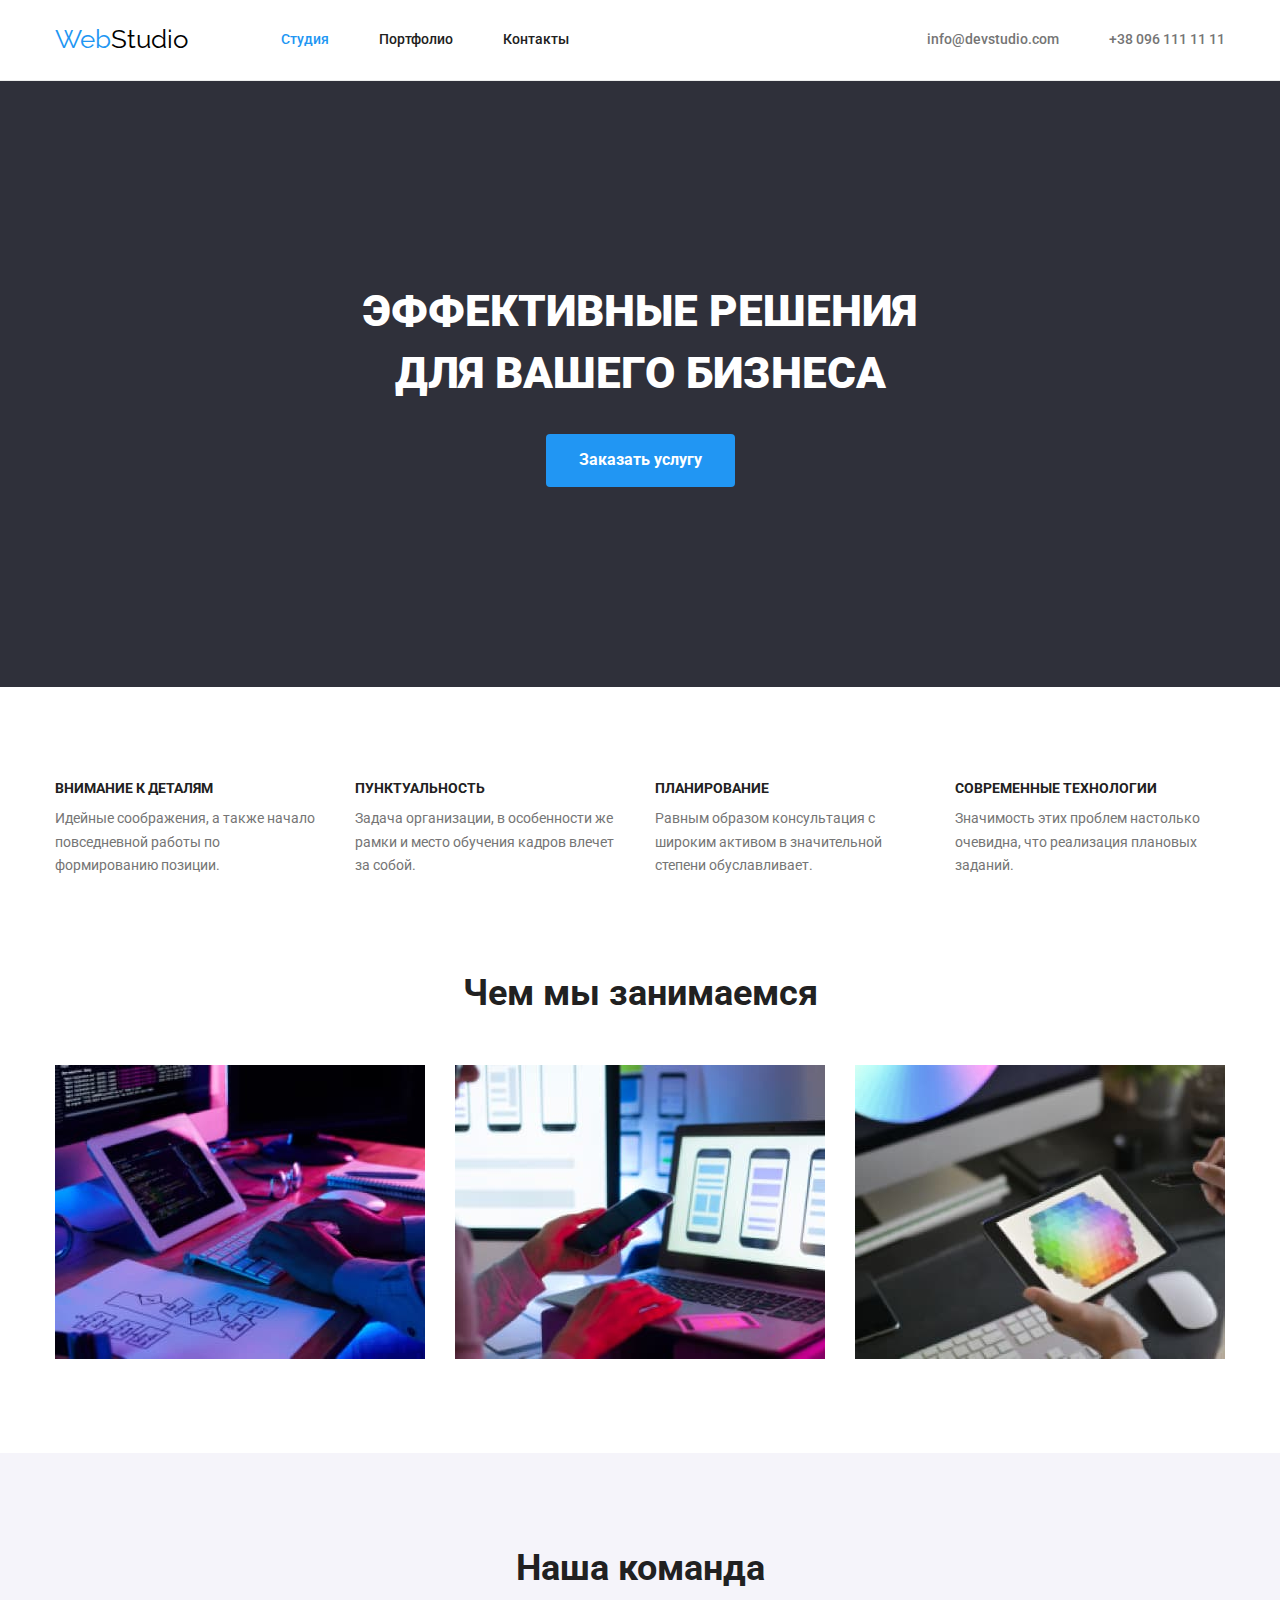
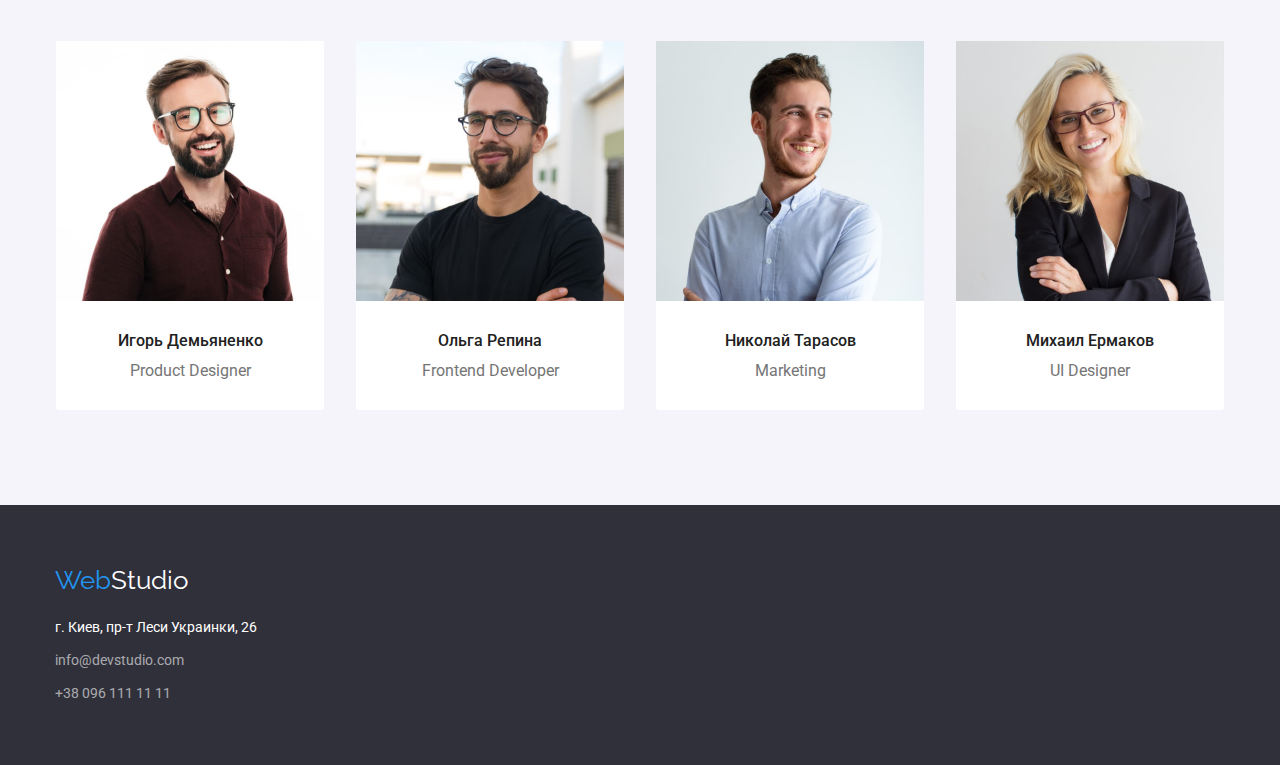
==== index.html @ cc06c91d "Добавляет файлы и папки с предыдущего дз" ====
<!DOCTYPE html>
<html lang="ru">
<head>
    <meta charset="UTF-8">
    <meta http-equiv="X-UA-Compatible" content="IE=edge">
    <meta name="viewport" content="width=device-width, initial-scale=1.0">
    <title>Web Studio. Эффективные решения для вашего бизнеса</title>
    <link rel="stylesheet" href="https://fonts.googleapis.com/css2?family=Raleway:wght@700&family=Roboto:wght@400;500;700;900&display=swap">
    <link rel="stylesheet" href="https://cdnjs.cloudflare.com/ajax/libs/modern-normalize/1.1.0/modern-normalize.min.css">
    <link rel="stylesheet" href="./css/main.css">
</head>

<body>
<header class="page-header">
<div class="container cap">
    <nav class="site-nav">
        <a href="#" class="logo"><span class="accent">Web</span>Studio</a>
        <ul class="site-nav">
            <li class="list-item"><a href="#" class="link main">Студия</a></li>
            <li class="list-item"><a href="./portfolio.html" class="link">Портфолио</a></li>
            <li class="list-item"><a href="#" class="link">Контакты</a></li>
        </ul>
    </nav>
    <ul class="list">
        <li class="list-item"><a href="mailto:info@devstudio.com" class="link item">info@devstudio.com</a></li>
        <li class="list-item"><a href="tel:+380961111111" class="link item">+38 096 111 11 11</a></li>
    </ul>
</div>
</header>

<main>
<!-- Эффективные решения для вашего бизнеса -->
<section class="banner">
    <div class="container">
        <h1 class="banner-name">Эффективные решения<br> для вашего бизнеса</h1>
        <button type="button" class="ban-button">Заказать услугу</button>
    </div>
</section>
<!-- Наши преимущества -->
<section class="section">
<div class="container feature">
        <h2 class="visually-hidden">Наши преимущества</h2>
        <ul class="features-list">
            <li class="text-list">
                <h3 class="head">Внимание к деталям</h3>
                <p class="head-text">Идейные соображения, а также начало повседневной работы по формированию позиции.</p>
            </li>
            <li class="text-list">
                <h3 class="head">Пунктуальность</h3>
                <p class="head-text">Задача организации, в особенности же рамки и место обучения кадров влечет за собой.</p>
            </li>
            <li class="text-list">
                <h3 class="head">Планирование</h3>
                <p class="head-text">Равным образом консультация с широким активом в значительной степени обуславливает.</p>
            </li>
            <li class="text-list">
                <h3 class="head">Современные технологии</h3>
                <p class="head-text">Значимость этих проблем настолько очевидна, что реализация плановых заданий.</p>
            </li>
        </ul>
</div>
</section>
<!-- Чем мы занимаемся -->
<section class="section box">
    <div class="container">
        <h2 class="do">Чем мы занимаемся</h2>
        <ul class="boxes-list">
            <li class="box-item">
                <img src="./images/box1.jpg" width="370" height="294" alt="Описание того, чем мы занимаемся-1" />
            </li>
            <li class="box-item">
                <img src="./images/box2.jpg" width="370" height="294" alt="Описание того, чем мы занимаемся-2" />
            </li>
            <li class="box-item">
                <img src="./images/box3.jpg" width="370" height="294" alt="Описание того, чем мы занимаемся-3" />
            </li>
        </ul>
    </div>
</section>
<!-- Наша команда -->
<section class="section comands-blok">
<div class="container com">
        <h2 class="comands">Наша команда</h2>
        <ul class="bloks-list">
            <li class="blok-item">
                <img src="./images/i.jpg" width="270" height="260" alt="член команды" />
                <div class="description">
                    <h3 class="name">Игорь Демьяненко</h3>
                <p lang="en" class="job">Product Designer</p>
                </div>
            </li>
            <li class="blok-item">
                <img src="./images/m.jpg" width="270" height="260" alt="член команды" />
                <div class="description">
                    <h3 class="name">Ольга Репина</h3>
                <p lang="en" class="job">Frontend Developer</p>
                </div>
            </li>
            <li class="blok-item">
                <img src="./images/n.jpg" width="270" height="260" alt="член команды" />
                <div class="description">
                    <h3 class="name">Николай Тарасов</h3>
                <p lang="en" class="job">Marketing</p>
                </div>
            </li>
            <li class="blok-item">
                <img src="./images/o.jpg" width="270" height="260" alt="член команды" />
                <div class="description">
                    <h3 class="name">Михаил Ермаков</h3>
                <p lang="en" class="job">UI Designer</p>
                </div>
            </li>
        </ul>
</div>
</section>
</main>

<footer class="finish">
    <div class="container footer">
        <a href="#" class="logo foot"><span class="accent">Web</span>Studio</a>
        <address class="address">
            г. Киев, пр-т Леси Украинки, 26
            <ul class="contacts">
                <li><a href="mailto:info@devstudio.com" class="item bottom">info@devstudio.com</a></li>
                <li class="contact-list"><a href="tel:+380961111111" class="item bottom">+38 096 111 11 11</a></li>
            </ul>
        </address>
    </div>
</footer>
</body>
</html>
---- css/main.css ----
:root {
  --primary-text-color: #212121;
  --secondary-text-color: #757575;
  --bgd-text-color: #ffffff;
  --accent-color: #2196f3;
}

body {
  background-color: var(--bgd-text-color);
  color: var(--primary-text-color);
  font-family: Roboto, sans-serif;
}

ul {
  padding: 0;
  margin: 0;

  list-style: none;
}

img {
  display: block;
}

h1,
h2,
h3,
ul,
p {
  margin-top: 0;
  margin-bottom: 0;
}

.section {
  padding-top: 94px;
  padding-bottom: 94px;
}

/* ШАПКА-ВЕРХ С ЛОГОТИПОМ */
.container {
  width: 1200px;
  padding-left: 15px;
  padding-right: 15px;
  margin-left: auto;
  margin-right: auto;

  /* outline: 2px solid blue; */
}

.page-header {
  border-bottom: 1px solid #ececec;
}

.cap,
.site-nav {
  display: flex;
  align-items: center;
}

.list {
  display: flex;
  margin-left: auto;
}

.list-item:not(:last-child) {
  margin-right: 50px;
}

.logo {
  display: block;
  padding-top: 24px;
  padding-bottom: 25px;
  margin-right: 93px;

  color: #000000;
  font-family: Raleway, sans-serif;
  font-size: 26px;
  line-height: 1.2;
  text-decoration: none;
}

.accent,
.link.main {
  color: var(--accent-color);
}

.link {
  display: block;
  padding-top: 32px;
  padding-bottom: 32px;

  color: var(--primary-text-color);
  font-weight: 500;
  font-size: 14px;
  line-height: 1.14;
  text-decoration: none;
}

.link.item {
  color: var(--secondary-text-color);
}

.link:hover,
.link:focus {
  color: var(--accent-color);
}

/* СТУДИЯ (MAIN) */
.banner-name {
  margin-bottom: 30px;

  color: var(--bgd-text-color);
  font-weight: 900;
  font-size: 44px;
  line-height: 1.4;
  text-align: center;
  text-transform: uppercase;
}

.banner {
  padding-top: 200px;
  padding-bottom: 200px;
  background-color: #2f303a;
  text-align: center;
}

.ban-button {
  padding: 10px 32px;
  border: 1px solid transparent;
  border-radius: 4px;

  font-weight: 700;
  font-size: 16px;
  line-height: 1.9;
  color: var(--bgd-text-color);
  background-color: var(--accent-color);
}

.ban-button:hover,
.ban-button:focus {
  background-color: #188ce8;
}

/* НАШИ ПРЕИМУЩЕСТВА */
.visually-hidden {
  position: absolute;
  width: 1px;
  height: 1px;
  margin: -1px;
  border: 0;
  padding: 0;

  white-space: nowrap;
  clip-path: inset(100%);
  clip: rect(0 0 0 0);
  overflow: hidden;
}

.features-list {
  display: flex;
}

.text-list {
  width: 270px;
}

.text-list:not(:last-child) {
  margin-right: 30px;
}

.head {
  margin-bottom: 10px;
  font-weight: 700;
  font-size: 14px;
  line-height: 1.14;
  text-transform: uppercase;
}

.head-text {
  color: var(--secondary-text-color);
  font-size: 14px;
  line-height: 1.7;
}

/* ЧЕМ МЫ ЗАНИМАЕМСЯ */
.box {
  padding-top: 0;
}

.do,
.comands {
  margin-bottom: 50px;

  font-weight: 700;
  font-size: 36px;
  line-height: 1.2;
  text-align: center;
}

.boxes-list {
  display: flex;
}

.boxes-list .box-item {
  width: 370px;
}

.box-item:not(:last-child) {
  margin-right: 30px;
}

/* НАША КОМАНДА */
.bloks-list {
  display: flex;
}

.blok-item {
  width: 270px;
  border: 1px solid transparent;
  border-bottom-left-radius: 4px;
  border-bottom-right-radius: 4px;
  overflow: hidden;
  box-shadow: rgba(255, 255, 255, 0.6);
}

.blok-item:not(:last-child) {
  margin-right: 30px;
}

.description {
  padding: 30px 32px;
  background-color: var(--bgd-text-color);
}

.name {
  margin-bottom: 10px;
}

.name,
.job {
  font-weight: 500;
  font-size: 16px;
  line-height: 1.2;
  text-align: center;
}

.job {
  color: var(--secondary-text-color);
  font-weight: 400;
}

.comands-blok {
  background-color: #f5f4fa;
}

/* ПОРТФОЛИО (MAIN) */
a {
  text-decoration: none;
}

.buttons {
  display: flex;
  margin-bottom: 50px;
  justify-content: center;
}

.button {
  padding: 6px 22px;
  border-radius: 4px;
  border: 1px solid transparent;

  font-weight: 500;
  font-size: 16px;
  line-height: 1.6;
  text-align: center;
  font-family: inherit;
  cursor: pointer;
  background-color: #f5f4fa;
}

.button-item:not(:last-child) {
  margin-right: 8px;
}

.button:hover,
.button:focus {
  color: var(--bgd-text-color);
  background-color: var(--accent-color);
}

.project-lists {
  display: flex;
  flex-wrap: wrap;
  /* outline: 1px solid tomato; */

  margin-left: -30px;
  margin-top: -30px;
}

.project-item {
  width: 370px;
  /* outline: 1px solid teal; */

  flex-basis: calc(100% / 3 - 30px);
  margin-left: 30px;
  margin-top: 30px;
}

/* .project-item:nth-child(3n) {
  margin-right: 0;
}

.project-item:nth-last-child(- n + 3) {
  margin-bottom: 0;
} */

.project-name {
  margin-bottom: 4px;

  color: var(--primary-text-color);
  font-weight: 700;
  font-size: 18px;
  line-height: 2;
}

.sign {
  padding: 20px 24px;
  border: 1px solid #eeeeee;
  border-top: 0;
}

.name-item {
  color: var(--secondary-text-color);
  font-size: 16px;
  line-height: 30px;
}

/* ФУТЕР */
.finish {
  padding-top: 60px;
  padding-bottom: 60px;

  background-color: #2f303a;
  color: var(--bgd-text-color);
}

.foot {
  display: inline-block;
  padding-top: 0;
  padding-bottom: 0;
  margin-right: 0;
  margin-bottom: 20px;

  color: var(--bgd-text-color);
}

.contacts,
.contact-list {
  margin-top: 9px;
}

.address,
.bottom {
  font-weight: 400;
  font-size: 14px;
  line-height: 1.7;
  font-style: normal;
  text-decoration: none;
}

.footer .bottom {
  color: rgba(255, 255, 255, 0.6);
}

.footer .item:hover,
.footer .item:focus {
  color: var(--accent-color);
}
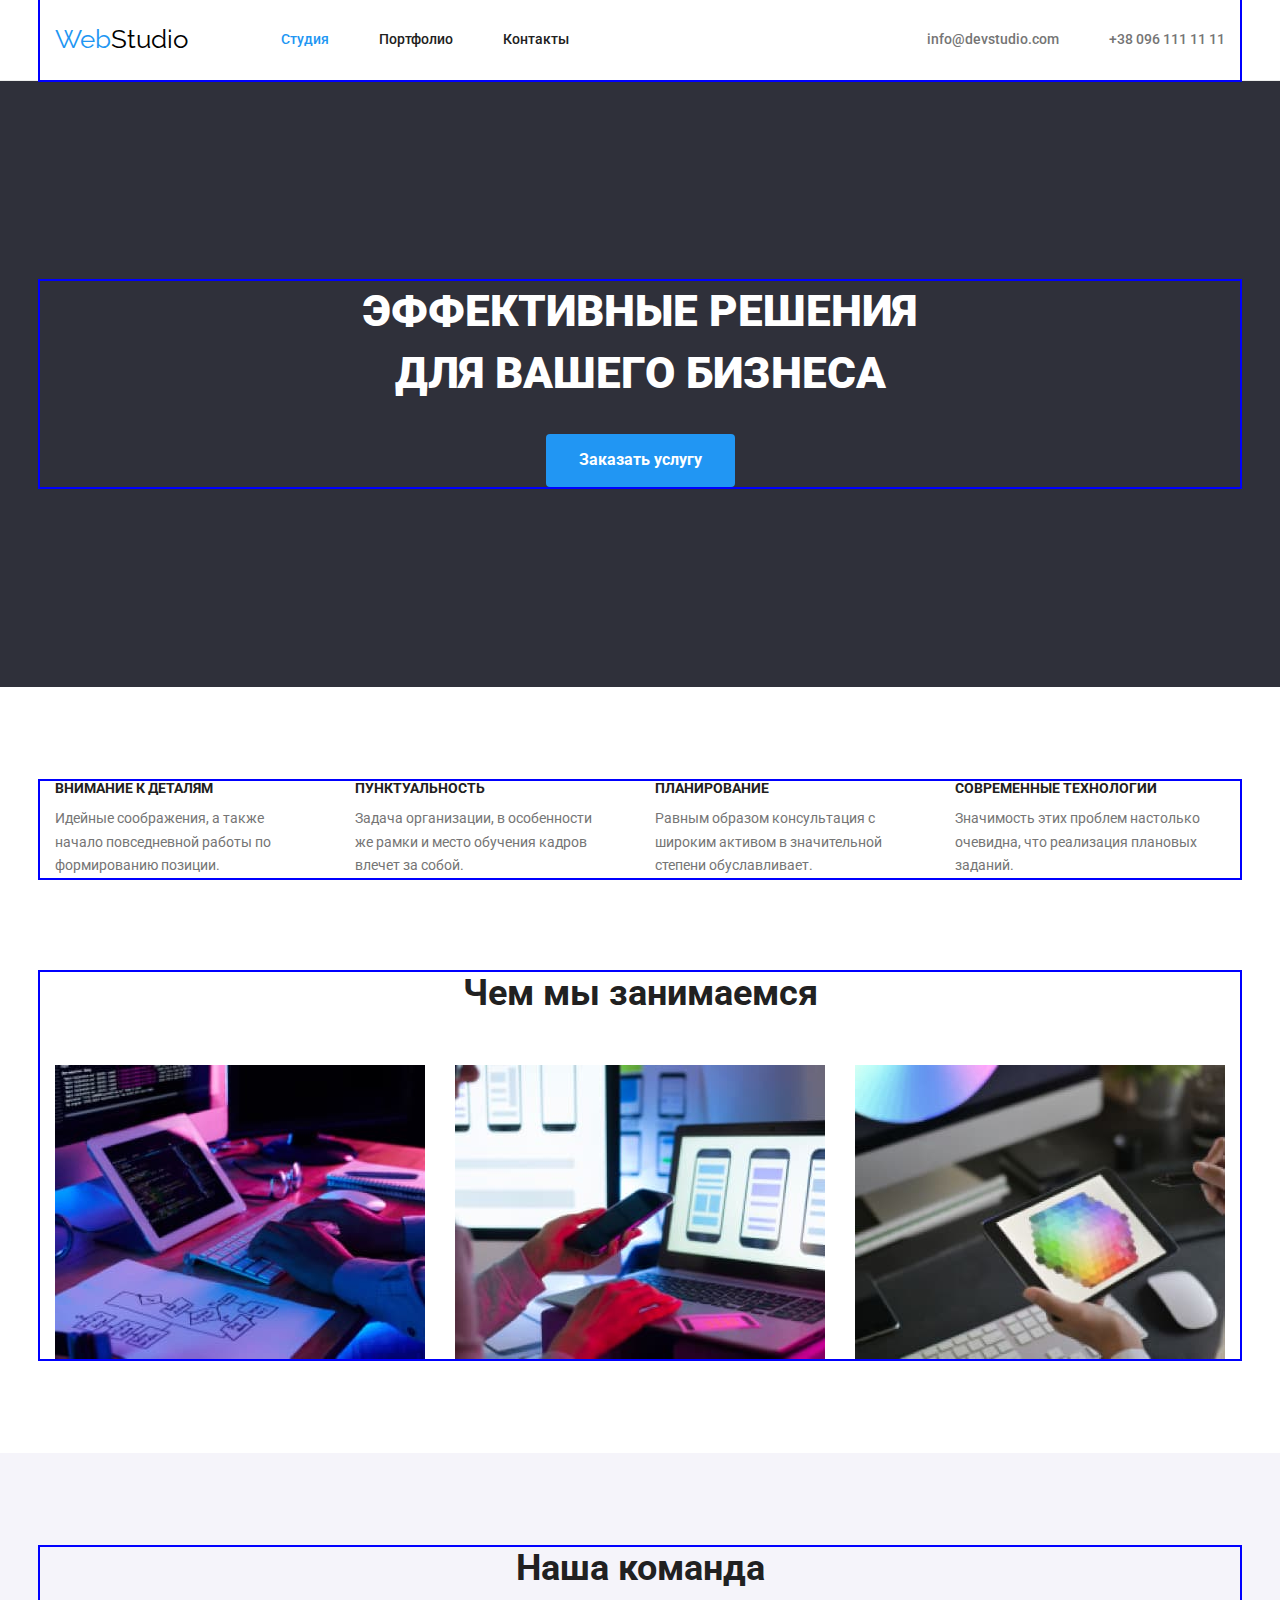
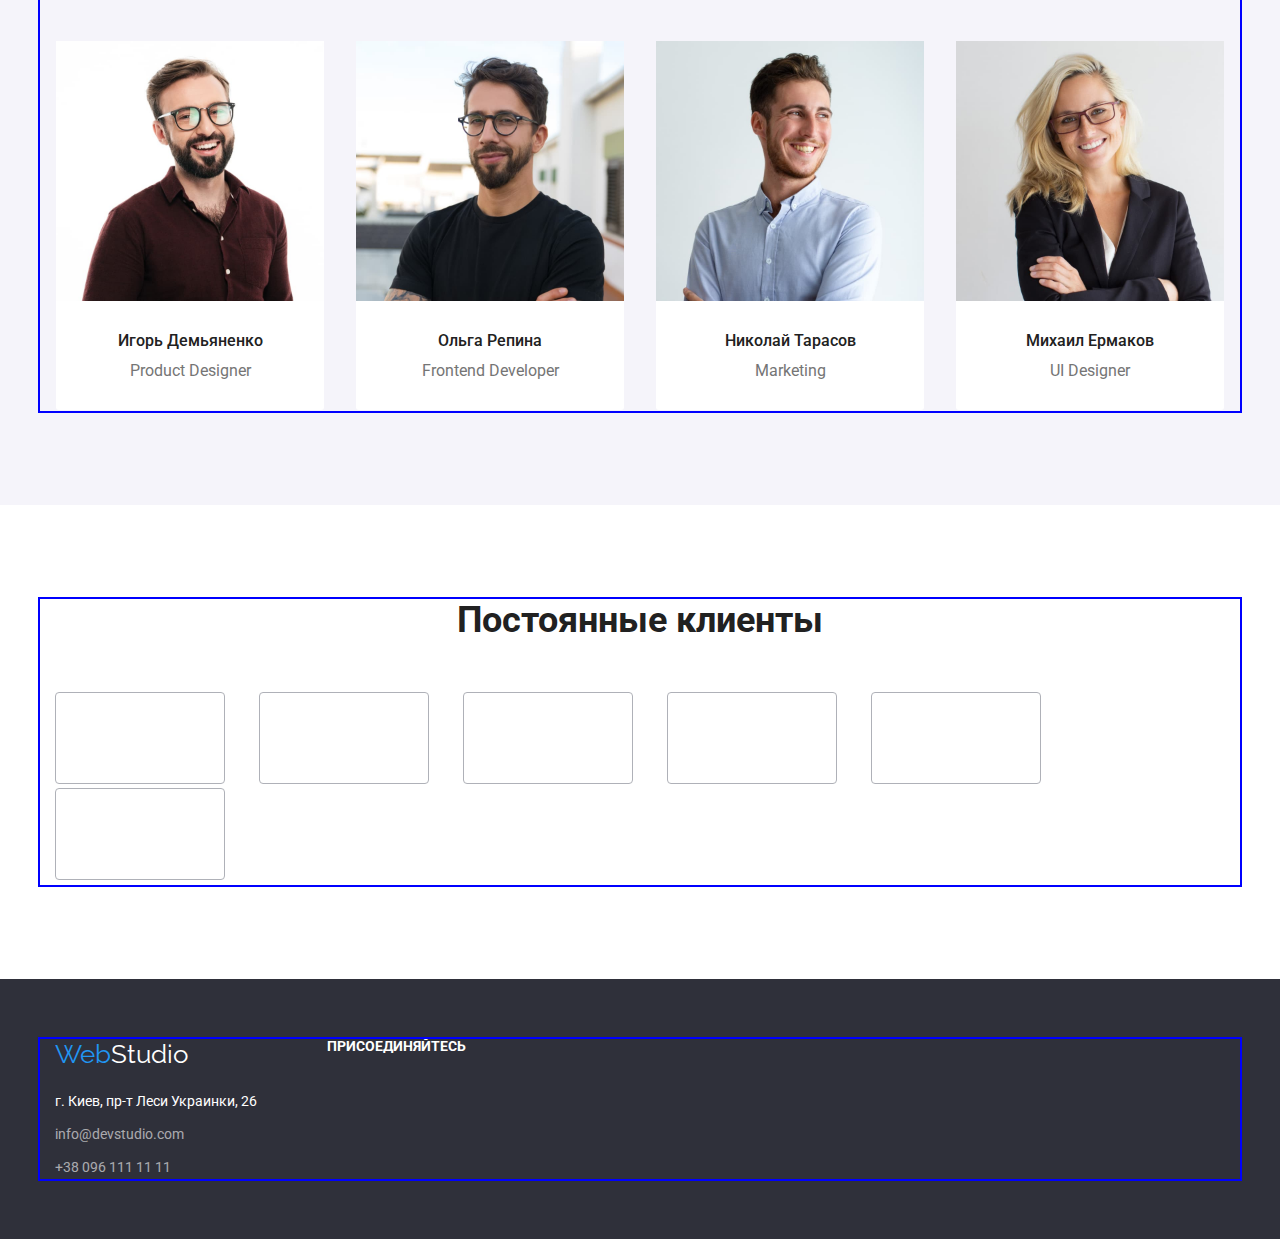
==== commit ad7dacc4: "Добавляет icons-svg, начинает разметку новых секций" ====
--- a/index.html
+++ b/index.html
@@ -1,131 +1,198 @@
 <!DOCTYPE html>
 <html lang="ru">
-<head>
-    <meta charset="UTF-8">
-    <meta http-equiv="X-UA-Compatible" content="IE=edge">
-    <meta name="viewport" content="width=device-width, initial-scale=1.0">
+  <head>
+    <meta charset="UTF-8" />
+    <meta http-equiv="X-UA-Compatible" content="IE=edge" />
+    <meta name="viewport" content="width=device-width, initial-scale=1.0" />
     <title>Web Studio. Эффективные решения для вашего бизнеса</title>
-    <link rel="stylesheet" href="https://fonts.googleapis.com/css2?family=Raleway:wght@700&family=Roboto:wght@400;500;700;900&display=swap">
-    <link rel="stylesheet" href="https://cdnjs.cloudflare.com/ajax/libs/modern-normalize/1.1.0/modern-normalize.min.css">
-    <link rel="stylesheet" href="./css/main.css">
-</head>
+    <link
+      rel="stylesheet"
+      href="https://fonts.googleapis.com/css2?family=Raleway:wght@700&family=Roboto:wght@400;500;700;900&display=swap"
+    />
+    <link
+      rel="stylesheet"
+      href="https://cdnjs.cloudflare.com/ajax/libs/modern-normalize/1.1.0/modern-normalize.min.css"
+    />
+    <link rel="stylesheet" href="./css/main.css" />
+  </head>
 
-<body>
-<header class="page-header">
-<div class="container cap">
-    <nav class="site-nav">
-        <a href="#" class="logo"><span class="accent">Web</span>Studio</a>
-        <ul class="site-nav">
+  <body>
+    <header class="page-header">
+      <div class="container cap">
+        <nav class="site-nav">
+          <a href="#" class="logo"><span class="accent">Web</span>Studio</a>
+          <ul class="site-nav">
             <li class="list-item"><a href="#" class="link main">Студия</a></li>
             <li class="list-item"><a href="./portfolio.html" class="link">Портфолио</a></li>
             <li class="list-item"><a href="#" class="link">Контакты</a></li>
+          </ul>
+        </nav>
+        <ul class="list">
+          <li class="list-item">
+            <a href="mailto:info@devstudio.com" class="link item">info@devstudio.com</a>
+          </li>
+          <li class="list-item">
+            <a href="tel:+380961111111" class="link item">+38 096 111 11 11</a>
+          </li>
         </ul>
-    </nav>
-    <ul class="list">
-        <li class="list-item"><a href="mailto:info@devstudio.com" class="link item">info@devstudio.com</a></li>
-        <li class="list-item"><a href="tel:+380961111111" class="link item">+38 096 111 11 11</a></li>
-    </ul>
-</div>
-</header>
+      </div>
+    </header>
 
-<main>
-<!-- Эффективные решения для вашего бизнеса -->
-<section class="banner">
-    <div class="container">
-        <h1 class="banner-name">Эффективные решения<br> для вашего бизнеса</h1>
-        <button type="button" class="ban-button">Заказать услугу</button>
-    </div>
-</section>
-<!-- Наши преимущества -->
-<section class="section">
-<div class="container feature">
-        <h2 class="visually-hidden">Наши преимущества</h2>
-        <ul class="features-list">
+    <main>
+      <!-- Эффективные решения для вашего бизнеса -->
+      <section class="banner">
+        <div class="container">
+          <h1 class="banner-name">
+            Эффективные решения<br />
+            для вашего бизнеса
+          </h1>
+          <button type="button" class="ban-button">Заказать услугу</button>
+        </div>
+      </section>
+      <!-- Наши преимущества -->
+      <section class="section">
+        <div class="container feature">
+          <h2 class="visually-hidden">Наши преимущества</h2>
+          <ul class="features-list">
             <li class="text-list">
-                <h3 class="head">Внимание к деталям</h3>
-                <p class="head-text">Идейные соображения, а также начало повседневной работы по формированию позиции.</p>
+              <h3 class="head">Внимание к деталям</h3>
+              <p class="head-text">
+                Идейные соображения, а также<br />
+                начало повседневной работы по формированию позиции.
+              </p>
             </li>
             <li class="text-list">
-                <h3 class="head">Пунктуальность</h3>
-                <p class="head-text">Задача организации, в особенности же рамки и место обучения кадров влечет за собой.</p>
+              <h3 class="head">Пунктуальность</h3>
+              <p class="head-text">
+                Задача организации, в особенности<br />
+                же рамки и место обучения кадров влечет за собой.
+              </p>
             </li>
             <li class="text-list">
-                <h3 class="head">Планирование</h3>
-                <p class="head-text">Равным образом консультация с широким активом в значительной степени обуславливает.</p>
+              <h3 class="head">Планирование</h3>
+              <p class="head-text">
+                Равным образом консультация с широким активом в значительной степени обуславливает.
+              </p>
             </li>
             <li class="text-list">
-                <h3 class="head">Современные технологии</h3>
-                <p class="head-text">Значимость этих проблем настолько очевидна, что реализация плановых заданий.</p>
+              <h3 class="head">Современные технологии</h3>
+              <p class="head-text">
+                Значимость этих проблем настолько очевидна, что реализация плановых заданий.
+              </p>
             </li>
-        </ul>
-</div>
-</section>
-<!-- Чем мы занимаемся -->
-<section class="section box">
-    <div class="container">
-        <h2 class="do">Чем мы занимаемся</h2>
-        <ul class="boxes-list">
+          </ul>
+        </div>
+      </section>
+      <!-- Чем мы занимаемся -->
+      <section class="section box">
+        <div class="container">
+          <h2 class="heading">Чем мы занимаемся</h2>
+          <ul class="boxes-list">
             <li class="box-item">
-                <img src="./images/box1.jpg" width="370" height="294" alt="Описание того, чем мы занимаемся-1" />
+              <img
+                src="./images/box1.jpg"
+                width="370"
+                height="294"
+                alt="Описание того, чем мы занимаемся-1"
+              />
             </li>
             <li class="box-item">
-                <img src="./images/box2.jpg" width="370" height="294" alt="Описание того, чем мы занимаемся-2" />
+              <img
+                src="./images/box2.jpg"
+                width="370"
+                height="294"
+                alt="Описание того, чем мы занимаемся-2"
+              />
             </li>
             <li class="box-item">
-                <img src="./images/box3.jpg" width="370" height="294" alt="Описание того, чем мы занимаемся-3" />
+              <img
+                src="./images/box3.jpg"
+                width="370"
+                height="294"
+                alt="Описание того, чем мы занимаемся-3"
+              />
             </li>
-        </ul>
-    </div>
-</section>
-<!-- Наша команда -->
-<section class="section comands-blok">
-<div class="container com">
-        <h2 class="comands">Наша команда</h2>
-        <ul class="bloks-list">
+          </ul>
+        </div>
+      </section>
+      <!-- Наша команда -->
+      <section class="section comands-blok">
+        <div class="container">
+          <h2 class="heading">Наша команда</h2>
+          <ul class="bloks-list">
             <li class="blok-item">
-                <img src="./images/i.jpg" width="270" height="260" alt="член команды" />
-                <div class="description">
-                    <h3 class="name">Игорь Демьяненко</h3>
+              <img src="./images/i.jpg" width="270" height="260" alt="член команды" />
+              <div class="description">
+                <h3 class="name">Игорь Демьяненко</h3>
                 <p lang="en" class="job">Product Designer</p>
-                </div>
+              </div>
             </li>
             <li class="blok-item">
-                <img src="./images/m.jpg" width="270" height="260" alt="член команды" />
-                <div class="description">
-                    <h3 class="name">Ольга Репина</h3>
+              <img src="./images/m.jpg" width="270" height="260" alt="член команды" />
+              <div class="description">
+                <h3 class="name">Ольга Репина</h3>
                 <p lang="en" class="job">Frontend Developer</p>
-                </div>
+              </div>
             </li>
             <li class="blok-item">
-                <img src="./images/n.jpg" width="270" height="260" alt="член команды" />
-                <div class="description">
-                    <h3 class="name">Николай Тарасов</h3>
+              <img src="./images/n.jpg" width="270" height="260" alt="член команды" />
+              <div class="description">
+                <h3 class="name">Николай Тарасов</h3>
                 <p lang="en" class="job">Marketing</p>
-                </div>
+              </div>
             </li>
             <li class="blok-item">
-                <img src="./images/o.jpg" width="270" height="260" alt="член команды" />
-                <div class="description">
-                    <h3 class="name">Михаил Ермаков</h3>
+              <img src="./images/o.jpg" width="270" height="260" alt="член команды" />
+              <div class="description">
+                <h3 class="name">Михаил Ермаков</h3>
                 <p lang="en" class="job">UI Designer</p>
-                </div>
+              </div>
             </li>
-        </ul>
-</div>
-</section>
-</main>
+          </ul>
+        </div>
+      </section>
+      <!-- Постоянные клиенты -->
+      <section class="section clients">
+        <div class="container">
+          <h2 class="heading">Постоянные клиенты</h2>
+          <ul class="clients-list">
+            <li class="client-item"><a href="#"></a></li>
+            <li class="client-item"><a href="#"></a></li>
+            <li class="client-item"><a href="#"></a></li>
+            <li class="client-item"><a href="#"></a></li>
+            <li class="client-item"><a href="#"></a></li>
+            <li class="client-item"><a href="#"></a></li>
+          </ul>
+        </div>
+      </section>
+    </main>
 
-<footer class="finish">
-    <div class="container footer">
-        <a href="#" class="logo foot"><span class="accent">Web</span>Studio</a>
-        <address class="address">
+    <footer class="finish">
+      <div class="container main">
+        <div class="footer">
+          <a href="#" class="logo foot"><span class="accent">Web</span>Studio</a>
+          <address class="address">
             г. Киев, пр-т Леси Украинки, 26
             <ul class="contacts">
-                <li><a href="mailto:info@devstudio.com" class="item bottom">info@devstudio.com</a></li>
-                <li class="contact-list"><a href="tel:+380961111111" class="item bottom">+38 096 111 11 11</a></li>
+              <li>
+                <a href="mailto:info@devstudio.com" class="item bottom">info@devstudio.com</a>
+              </li>
+              <li class="contact-list">
+                <a href="tel:+380961111111" class="item bottom">+38 096 111 11 11</a>
+              </li>
             </ul>
-        </address>
-    </div>
-</footer>
-</body>
-</html>+          </address>
+        </div>
+        <div class="second-part">
+          <h2 class="call">присоединяйтесь</h2>
+          <ul class="icon-list">
+            <li class="icon-item"><a href="#"></a></li>
+            <li class="icon-item"><a href="#"></a></li>
+            <li class="icon-item"><a href="#"></a></li>
+            <li class="icon-item"><a href="#"></a></li>
+          </ul>
+        </div>
+      </div>
+    </footer>
+  </body>
+</html>
--- a/css/main.css
+++ b/css/main.css
@@ -3,6 +3,7 @@
   --secondary-text-color: #757575;
   --bgd-text-color: #ffffff;
   --accent-color: #2196f3;
+  --icon-fon: #f5f4fa;
 }
 
 body {
@@ -44,7 +45,7 @@
   margin-left: auto;
   margin-right: auto;
 
-  /* outline: 2px solid blue; */
+  outline: 2px solid blue;
 }
 
 .page-header {
@@ -177,6 +178,7 @@
 }
 
 .head-text {
+  font-weight: 400;
   color: var(--secondary-text-color);
   font-size: 14px;
   line-height: 1.7;
@@ -187,8 +189,7 @@
   padding-top: 0;
 }
 
-.do,
-.comands {
+.heading {
   margin-bottom: 50px;
 
   font-weight: 700;
@@ -253,6 +254,24 @@
   background-color: #f5f4fa;
 }
 
+/* ПОСТОЯННЫЕ КЛИЕНТЫ */
+.client-list {
+  display: flex;
+}
+
+.client-item {
+  display: inline-block;
+  width: 170px;
+  height: 92px;
+  border: 1px solid #AFB1B8;
+  border-radius: 4px;
+}
+
+.client-item:not(:last-child) {
+  margin-right: 30px;
+}
+
+
 /* ПОРТФОЛИО (MAIN) */
 a {
   text-decoration: none;
@@ -291,28 +310,16 @@
 .project-lists {
   display: flex;
   flex-wrap: wrap;
-  /* outline: 1px solid tomato; */
-
   margin-left: -30px;
   margin-top: -30px;
 }
 
 .project-item {
   width: 370px;
-  /* outline: 1px solid teal; */
-
   flex-basis: calc(100% / 3 - 30px);
   margin-left: 30px;
   margin-top: 30px;
 }
-
-/* .project-item:nth-child(3n) {
-  margin-right: 0;
-}
-
-.project-item:nth-last-child(- n + 3) {
-  margin-bottom: 0;
-} */
 
 .project-name {
   margin-bottom: 4px;
@@ -336,6 +343,10 @@
 }
 
 /* ФУТЕР */
+.container.main {
+  display: flex;
+}
+
 .finish {
   padding-top: 60px;
   padding-bottom: 60px;
@@ -376,3 +387,14 @@
 .footer .item:focus {
   color: var(--accent-color);
 }
+
+.footer {
+  margin-right: 70px;
+}
+
+.call {
+  font-weight: 700;
+  font-size: 14px;
+  line-height: 1.14;
+  text-transform: uppercase;
+}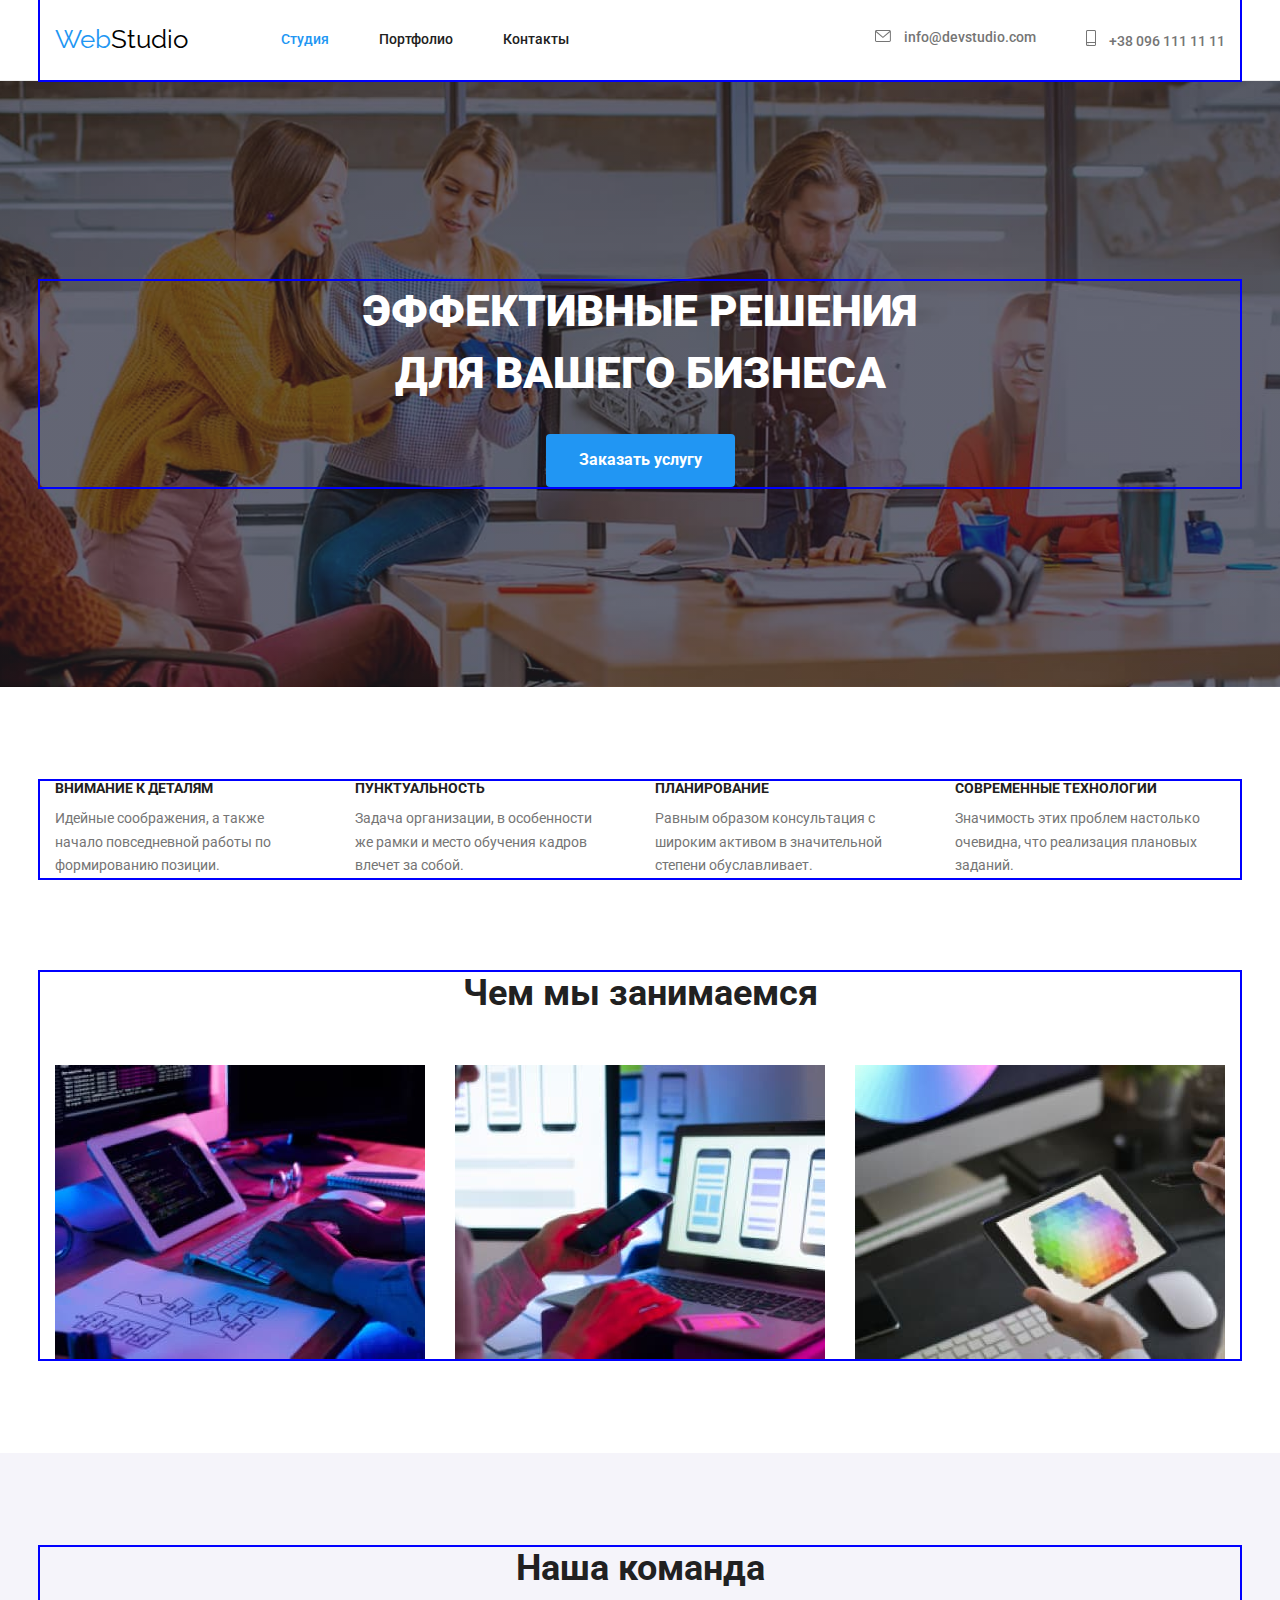
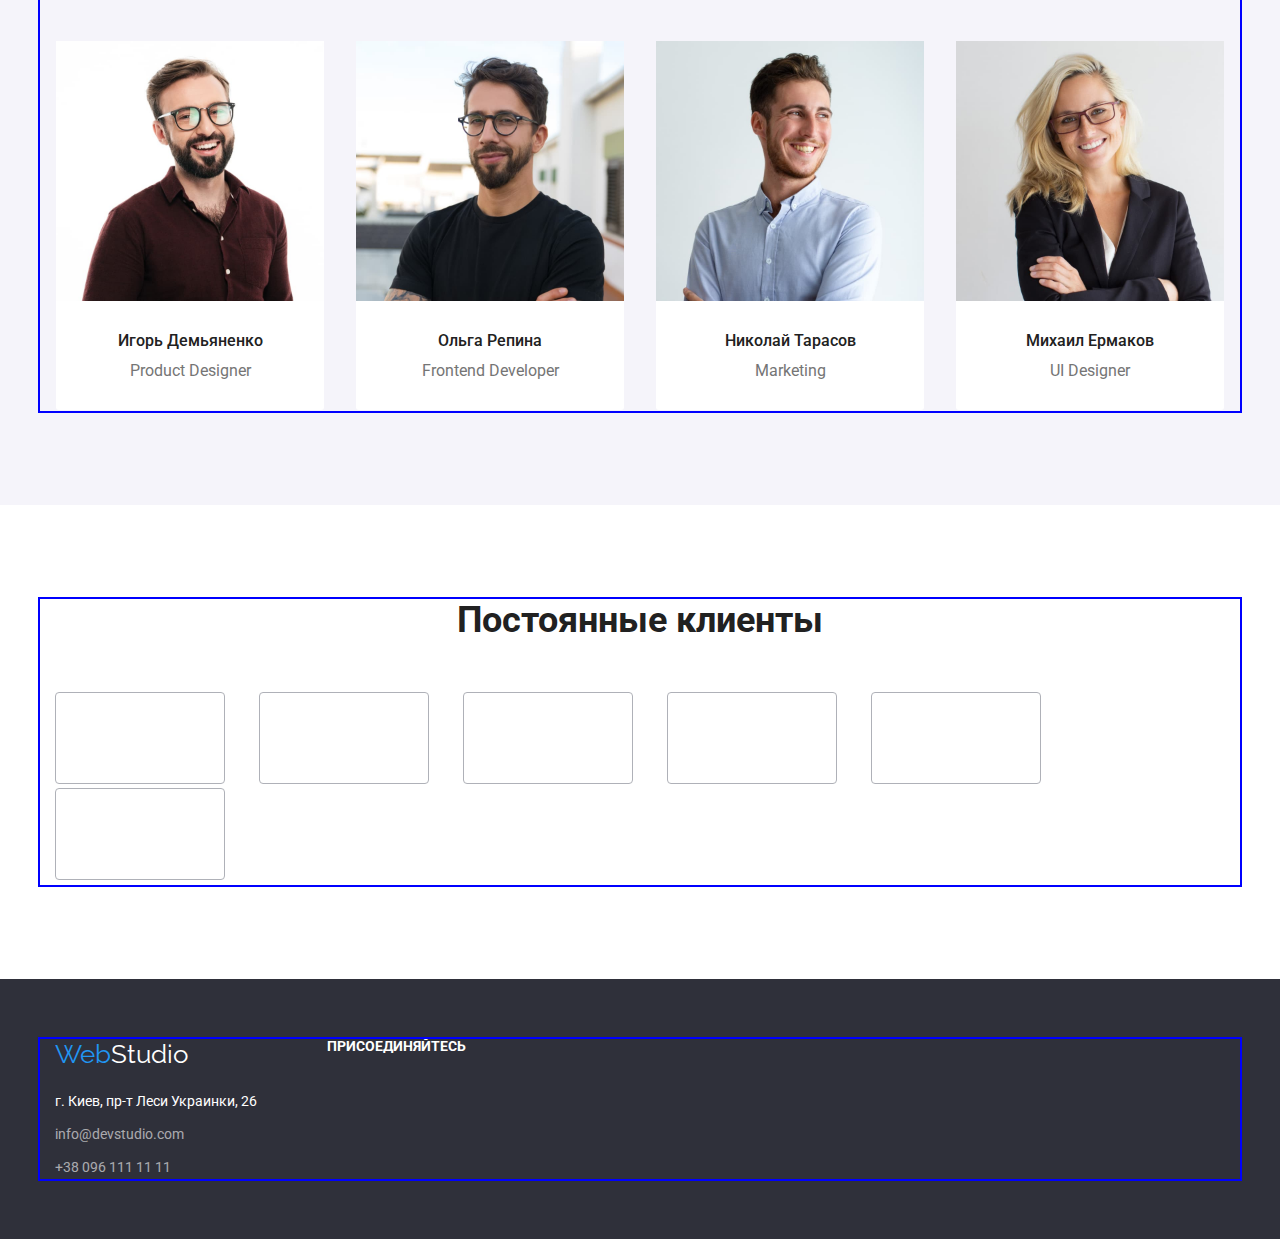
==== commit ad65ac83: "Добавляет фон в герое" ====
--- a/index.html
+++ b/index.html
@@ -29,10 +29,20 @@
         </nav>
         <ul class="list">
           <li class="list-item">
-            <a href="mailto:info@devstudio.com" class="link item">info@devstudio.com</a>
+            <a href="mailto:info@devstudio.com" class="link item">
+              <svg class="icon-contacts" width="16" height="12">
+                <use href="./images/icons.svg#envelope"></use>
+              </svg>
+              info@devstudio.com
+            </a>
           </li>
           <li class="list-item">
-            <a href="tel:+380961111111" class="link item">+38 096 111 11 11</a>
+            <a href="tel:+380961111111" class="link item">
+              <svg class="icon-contacts" width="10" height="16">
+                <use href="./images/icons.svg#smartphone"></use>
+              </svg>
+              +38 096 111 11 11
+            </a>
           </li>
         </ul>
       </div>
@@ -40,7 +50,7 @@
 
     <main>
       <!-- Эффективные решения для вашего бизнеса -->
-      <section class="banner">
+      <section class="banner overlay">
         <div class="container">
           <h1 class="banner-name">
             Эффективные решения<br />
--- a/css/main.css
+++ b/css/main.css
@@ -98,7 +98,14 @@
 }
 
 .link.item {
+  padding: 0;
+  border: none;
   color: var(--secondary-text-color);
+}
+
+.icon-contacts {
+  margin-right: 10px;
+  fill: currentColor;
 }
 
 .link:hover,
@@ -123,6 +130,18 @@
   padding-bottom: 200px;
   background-color: #2f303a;
   text-align: center;
+}
+
+.overlay {
+  max-width: 1600px;
+  min-height: 600px;
+  margin-left: auto;
+  margin-right: auto;
+  background-image: linear-gradient(to right, rgba(47, 48, 58, 0.4), rgba(47, 48, 58, 0.4)),
+    url(../images/banner.jpg);
+  background-repeat: no-repeat;
+  background-position: center;
+  background-size: cover;
 }
 
 .ban-button {
@@ -263,14 +282,13 @@
   display: inline-block;
   width: 170px;
   height: 92px;
-  border: 1px solid #AFB1B8;
+  border: 1px solid #afb1b8;
   border-radius: 4px;
 }
 
 .client-item:not(:last-child) {
   margin-right: 30px;
 }
-
 
 /* ПОРТФОЛИО (MAIN) */
 a {
@@ -397,4 +415,4 @@
   font-size: 14px;
   line-height: 1.14;
   text-transform: uppercase;
-}+}
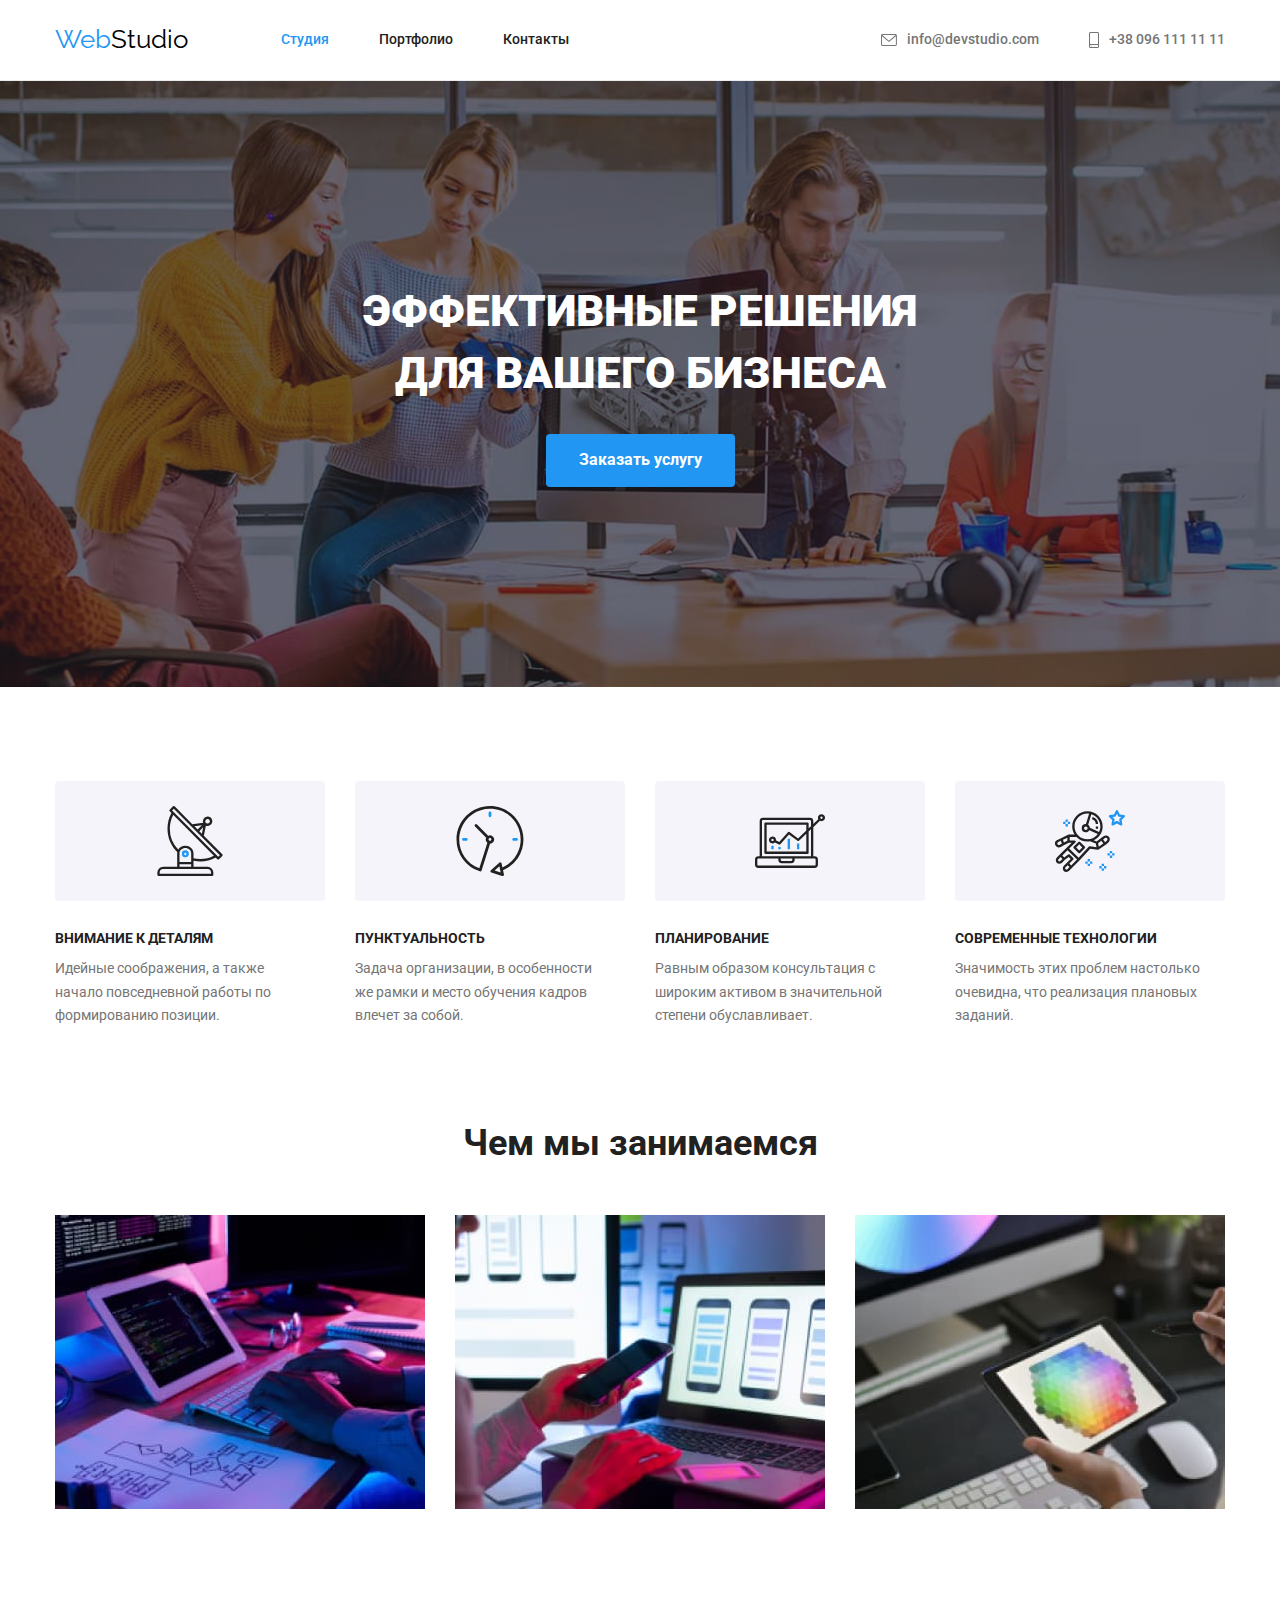
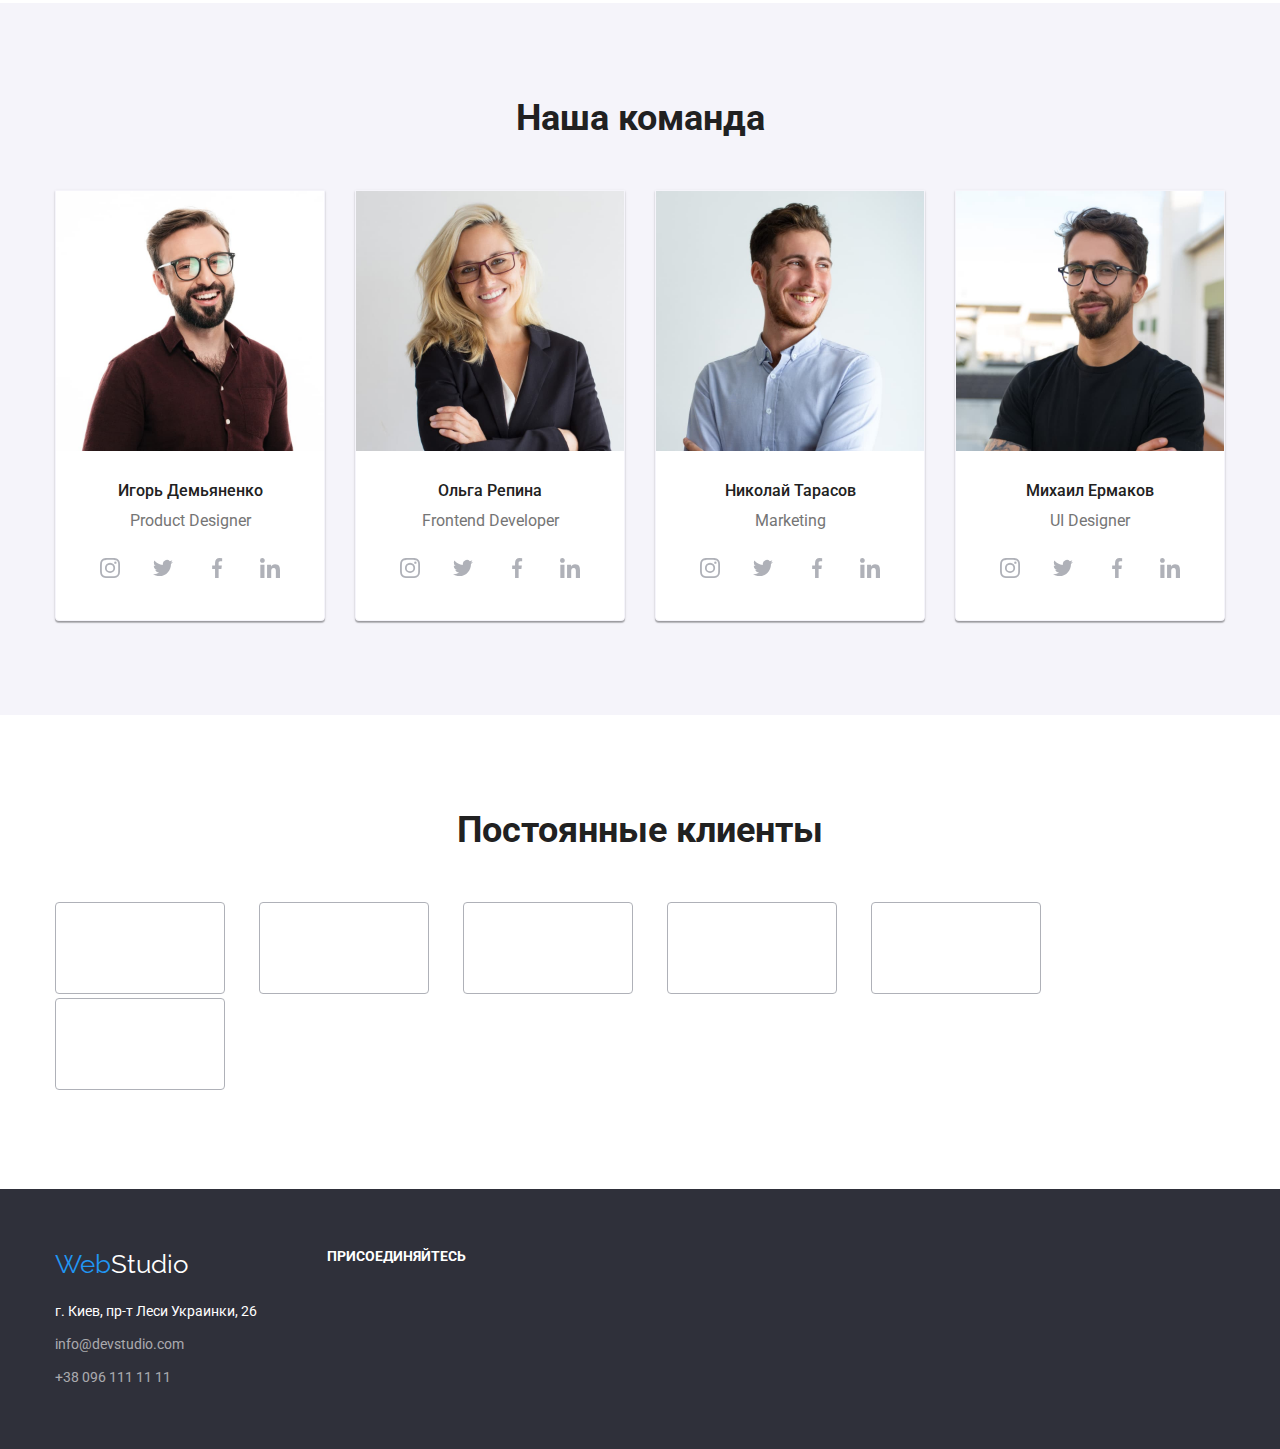
==== commit d29a1069: "Заканчивает "Наша команда"" ====
--- a/index.html
+++ b/index.html
@@ -65,6 +65,11 @@
           <h2 class="visually-hidden">Наши преимущества</h2>
           <ul class="features-list">
             <li class="text-list">
+              <div class="thumb">
+                <svg width="70" height="70">
+                  <use href="./images/icons.svg#antenna"></use>
+                </svg>
+              </div>
               <h3 class="head">Внимание к деталям</h3>
               <p class="head-text">
                 Идейные соображения, а также<br />
@@ -72,6 +77,11 @@
               </p>
             </li>
             <li class="text-list">
+              <div class="thumb">
+                <svg width="70" height="70">
+                  <use href="./images/icons.svg#clock"></use>
+                </svg>
+              </div>
               <h3 class="head">Пунктуальность</h3>
               <p class="head-text">
                 Задача организации, в особенности<br />
@@ -79,12 +89,22 @@
               </p>
             </li>
             <li class="text-list">
+              <div class="thumb">
+                <svg width="70" height="70">
+                  <use href="./images/icons.svg#diagram"></use>
+                </svg>
+              </div>
               <h3 class="head">Планирование</h3>
               <p class="head-text">
                 Равным образом консультация с широким активом в значительной степени обуславливает.
               </p>
             </li>
             <li class="text-list">
+              <div class="thumb">
+                <svg width="70" height="70">
+                  <use href="./images/icons.svg#astronaut"></use>
+                </svg>
+              </div>
               <h3 class="head">Современные технологии</h3>
               <p class="head-text">
                 Значимость этих проблем настолько очевидна, что реализация плановых заданий.
@@ -135,13 +155,75 @@
               <div class="description">
                 <h3 class="name">Игорь Демьяненко</h3>
                 <p lang="en" class="job">Product Designer</p>
+
+                <ul class="links-list">
+                  <li class="links-item">
+                    <a href="#" class="links-icon">
+                      <svg class="icon" width="20" height="20">
+                        <use href="./images/icons.svg#instagram"></use>
+                      </svg>
+                    </a>
+                  </li>
+                  <li class="links-item">
+                    <a href="#" class="links-icon">
+                      <svg class="icon" width="20" height="20">
+                        <use href="./images/icons.svg#twitter"></use>
+                      </svg>
+                    </a>
+                  </li>
+                  <li class="links-item">
+                    <a href="#" class="links-icon">
+                      <svg class="icon" width="20" height="20">
+                        <use href="./images/icons.svg#facebook"></use>
+                      </svg>
+                    </a>
+                  </li>
+                  <li class="links-item">
+                    <a href="#" class="links-icon">
+                      <svg class="icon" width="20" height="20">
+                        <use href="./images/icons.svg#linkedin"></use>
+                      </svg>
+                    </a>
+                  </li>
+                </ul>
               </div>
             </li>
             <li class="blok-item">
-              <img src="./images/m.jpg" width="270" height="260" alt="член команды" />
+              <img src="./images/o.jpg" width="270" height="260" alt="член команды" />
               <div class="description">
                 <h3 class="name">Ольга Репина</h3>
                 <p lang="en" class="job">Frontend Developer</p>
+
+                <ul class="links-list">
+                  <li class="links-item">
+                    <a href="#" class="links-icon">
+                      <svg class="icon" width="20" height="20">
+                        <use href="./images/icons.svg#instagram"></use>
+                      </svg>
+                    </a>
+                  </li>
+                  <li class="links-item">
+                    <a href="#" class="links-icon">
+                      <svg class="icon" width="20" height="20">
+                        <use href="./images/icons.svg#twitter"></use>
+                      </svg>
+                    </a>
+                  </li>
+                  <li class="links-item">
+                    <a href="#" class="links-icon">
+                      <svg class="icon" width="20" height="20">
+                        <use href="./images/icons.svg#facebook"></use>
+                      </svg>
+                    </a>
+                  </li>
+                  <li class="links-item">
+                    <a href="#" class="links-icon">
+                      <svg class="icon" width="20" height="20">
+                        <use href="./images/icons.svg#linkedin"></use>
+                      </svg>
+                    </a>
+                  </li>
+                </ul>
               </div>
             </li>
             <li class="blok-item">
@@ -149,13 +231,75 @@
               <div class="description">
                 <h3 class="name">Николай Тарасов</h3>
                 <p lang="en" class="job">Marketing</p>
+
+                <ul class="links-list">
+                  <li class="links-item">
+                    <a href="#" class="links-icon">
+                      <svg class="icon" width="20" height="20">
+                        <use href="./images/icons.svg#instagram"></use>
+                      </svg>
+                    </a>
+                  </li>
+                  <li class="links-item">
+                    <a href="#" class="links-icon">
+                      <svg class="icon" width="20" height="20">
+                        <use href="./images/icons.svg#twitter"></use>
+                      </svg>
+                    </a>
+                  </li>
+                  <li class="links-item">
+                    <a href="#" class="links-icon">
+                      <svg class="icon" width="20" height="20">
+                        <use href="./images/icons.svg#facebook"></use>
+                      </svg>
+                    </a>
+                  </li>
+                  <li class="links-item">
+                    <a href="#" class="links-icon">
+                      <svg class="icon" width="20" height="20">
+                        <use href="./images/icons.svg#linkedin"></use>
+                      </svg>
+                    </a>
+                  </li>
+                </ul>
               </div>
             </li>
             <li class="blok-item">
-              <img src="./images/o.jpg" width="270" height="260" alt="член команды" />
+              <img src="./images/m.jpg" width="270" height="260" alt="член команды" />
               <div class="description">
                 <h3 class="name">Михаил Ермаков</h3>
                 <p lang="en" class="job">UI Designer</p>
+
+                <ul class="links-list">
+                  <li class="links-item">
+                    <a href="#" class="links-icon">
+                      <svg class="icon" width="20" height="20">
+                        <use href="./images/icons.svg#instagram"></use>
+                      </svg>
+                    </a>
+                  </li>
+                  <li class="links-item">
+                    <a href="#" class="links-icon">
+                      <svg class="icon" width="20" height="20">
+                        <use href="./images/icons.svg#twitter"></use>
+                      </svg>
+                    </a>
+                  </li>
+                  <li class="links-item">
+                    <a href="#" class="links-icon">
+                      <svg class="icon" width="20" height="20">
+                        <use href="./images/icons.svg#facebook"></use>
+                      </svg>
+                    </a>
+                  </li>
+                  <li class="links-item">
+                    <a href="#" class="links-icon">
+                      <svg class="icon" width="20" height="20">
+                        <use href="./images/icons.svg#linkedin"></use>
+                      </svg>
+                    </a>
+                  </li>
+                </ul>
               </div>
             </li>
           </ul>
--- a/css/main.css
+++ b/css/main.css
@@ -4,6 +4,7 @@
   --bgd-text-color: #ffffff;
   --accent-color: #2196f3;
   --icon-fon: #f5f4fa;
+  --icon-primary-color: #afb1b8;
 }
 
 body {
@@ -45,7 +46,7 @@
   margin-left: auto;
   margin-right: auto;
 
-  outline: 2px solid blue;
+  /* outline: 2px solid blue; */
 }
 
 .page-header {
@@ -98,6 +99,8 @@
 }
 
 .link.item {
+  display: flex;
+  align-items: center;
   padding: 0;
   border: none;
   color: var(--secondary-text-color);
@@ -188,6 +191,17 @@
   margin-right: 30px;
 }
 
+.thumb {
+  display: flex;
+  width: 270px;
+  height: 120px;
+  background-color: var(--icon-fon);
+  border-radius: 4px;
+  margin-bottom: 30px;
+  justify-content: center;
+  align-items: center;
+}
+
 .head {
   margin-bottom: 10px;
   font-weight: 700;
@@ -230,6 +244,10 @@
 }
 
 /* НАША КОМАНДА */
+.comands-blok {
+  background-color: #f5f4fa;
+}
+
 .bloks-list {
   display: flex;
 }
@@ -240,7 +258,8 @@
   border-bottom-left-radius: 4px;
   border-bottom-right-radius: 4px;
   overflow: hidden;
-  box-shadow: rgba(255, 255, 255, 0.6);
+  box-shadow: 0px 1px 3px rgba(0, 0, 0, 0.12), 0px 1px 1px rgba(0, 0, 0, 0.14),
+    0px 2px 1px rgba(0, 0, 0, 0.2);
 }
 
 .blok-item:not(:last-child) {
@@ -265,12 +284,39 @@
 }
 
 .job {
+  margin-bottom: 16px;
+
   color: var(--secondary-text-color);
   font-weight: 400;
 }
 
-.comands-blok {
-  background-color: #f5f4fa;
+.links-list {
+  display: flex;
+  justify-content: space-between;
+  align-items: center;
+}
+
+.links-icon {
+  display: flex;
+  padding: 0;
+  border: none;
+  width: 44px;
+  height: 44px;
+  color: var(--icon-primary-color);
+  background-color: var(--bgd-text-color);
+  border-radius: 50%;
+  justify-content: center;
+  align-items: center;
+}
+
+.links-icon .icon {
+  fill: currentColor;
+}
+
+.links-icon:hover,
+.links-icon:focus {
+  background-color: var(--accent-color);
+  color: var(--bgd-text-color);
 }
 
 /* ПОСТОЯННЫЕ КЛИЕНТЫ */
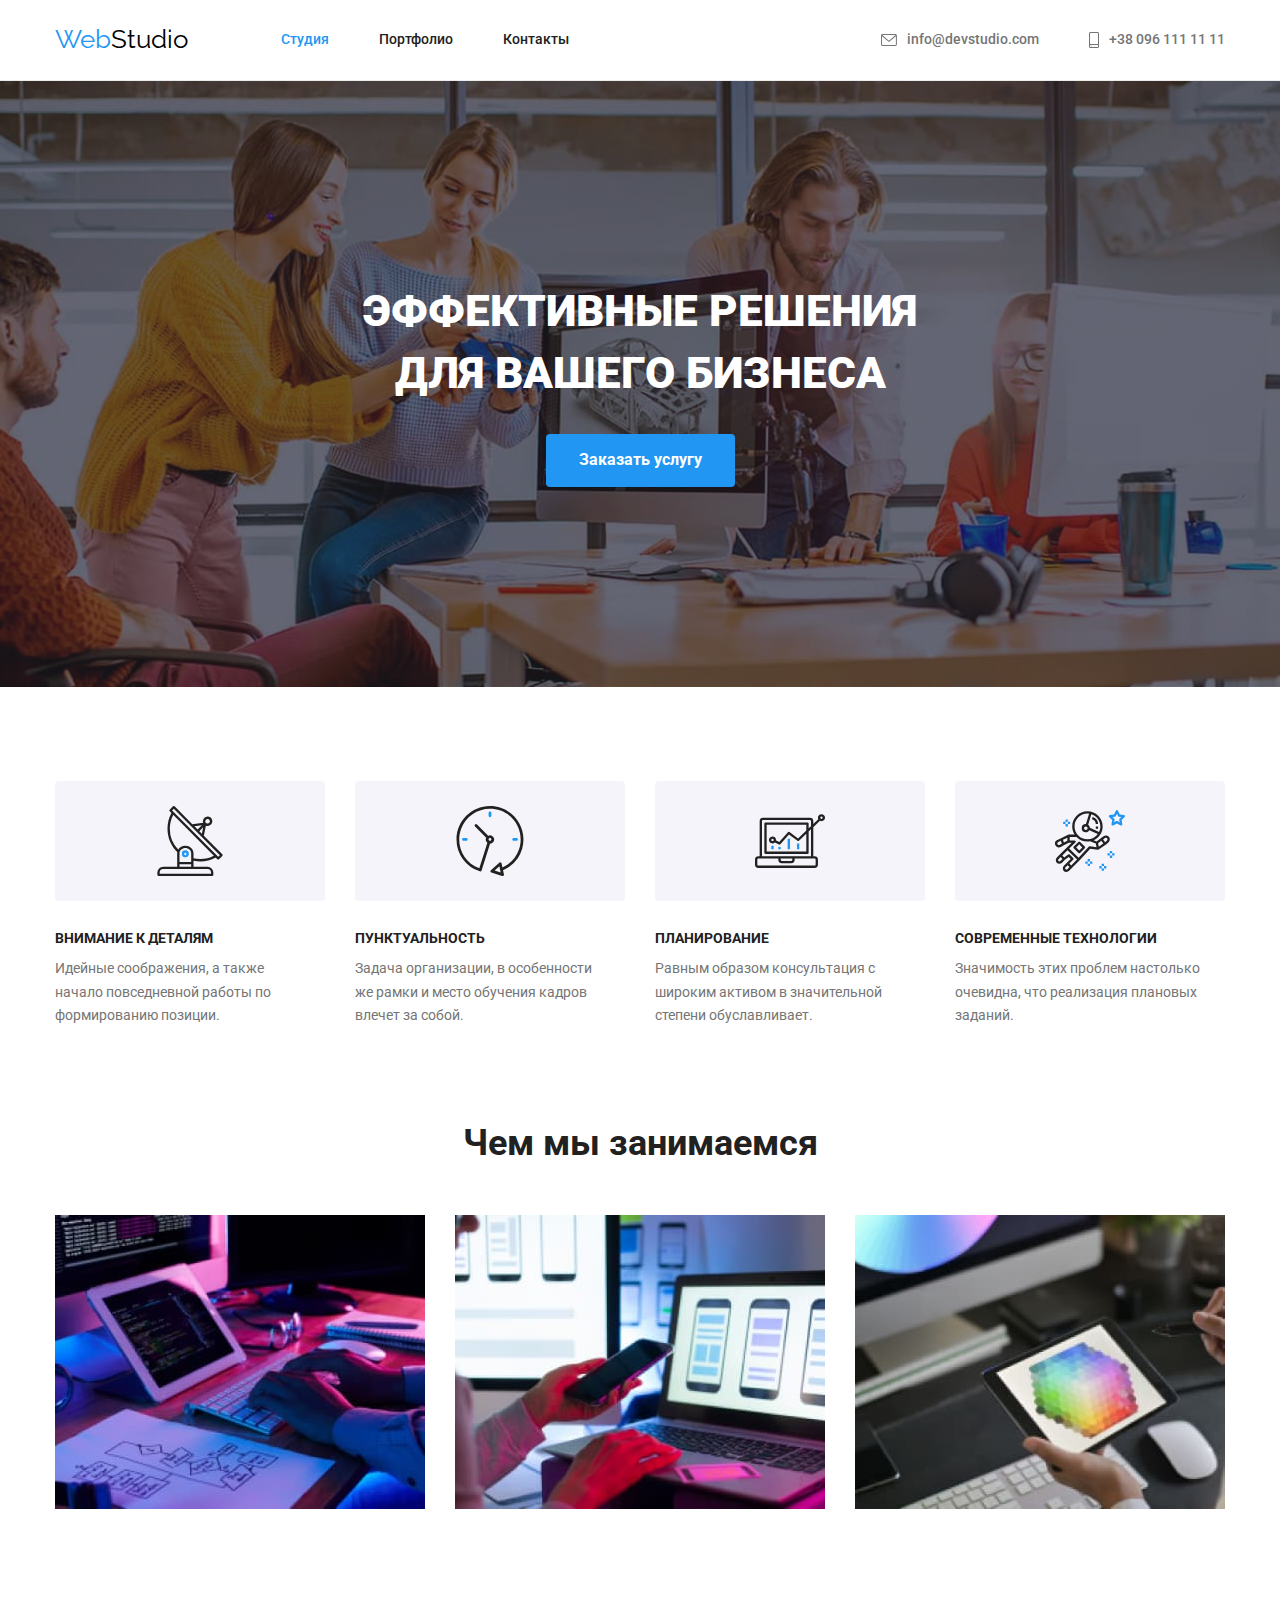
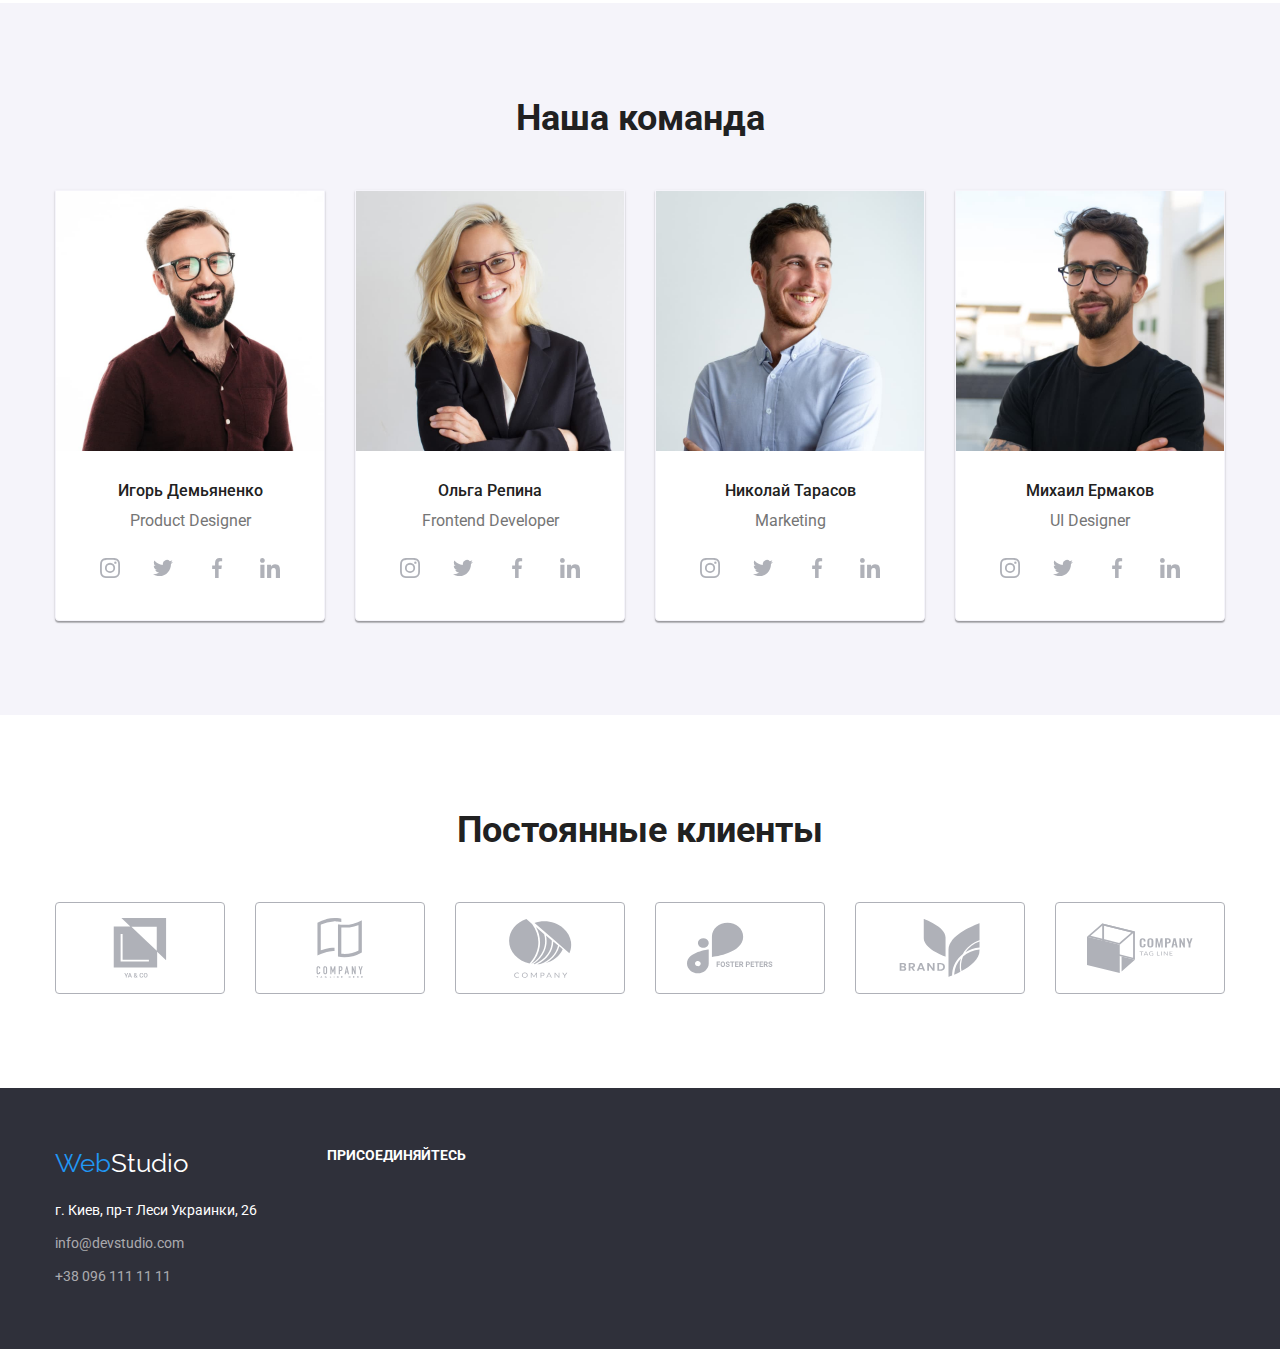
==== commit 3936b3e9: "Заканчивает секцию "Постоянные клиенты"" ====
--- a/index.html
+++ b/index.html
@@ -310,12 +310,48 @@
         <div class="container">
           <h2 class="heading">Постоянные клиенты</h2>
           <ul class="clients-list">
-            <li class="client-item"><a href="#"></a></li>
-            <li class="client-item"><a href="#"></a></li>
-            <li class="client-item"><a href="#"></a></li>
-            <li class="client-item"><a href="#"></a></li>
-            <li class="client-item"><a href="#"></a></li>
-            <li class="client-item"><a href="#"></a></li>
+            <li class="client-item">
+              <a href="#" class="client-link">
+                <svg class="icon" width="106" height="60">
+                  <use href="./images/icons.svg#group-6"></use>
+                </svg>
+              </a>
+            </li>
+            <li class="client-item">
+              <a href="#" class="client-link">
+                <svg class="icon" width="106" height="60">
+                  <use href="./images/icons.svg#group-1"></use>
+                </svg>
+              </a>
+            </li>
+            <li class="client-item">
+              <a href="#" class="client-link">
+                <svg class="icon" width="106" height="60">
+                  <use href="./images/icons.svg#group-2"></use>
+                </svg>
+              </a>
+            </li>
+            <li class="client-item">
+              <a href="#" class="client-link">
+                <svg class="icon" width="106" height="60">
+                  <use href="./images/icons.svg#group-3"></use>
+                </svg>
+              </a>
+            </li>
+            <li class="client-item">
+              <a href="#" class="client-link">
+                <svg class="icon" width="106" height="60">
+                  <use href="./images/icons.svg#group-4"></use>
+                </svg>
+              </a>
+            </li>
+            <li class="client-item">
+              <a href="#" class="client-link">
+                <svg class="icon" width="106" height="60">
+                  <use href="./images/icons.svg#group-5"></use>
+                </svg>
+              </a>
+            </li>
           </ul>
         </div>
       </section>
--- a/css/main.css
+++ b/css/main.css
@@ -320,20 +320,40 @@
 }
 
 /* ПОСТОЯННЫЕ КЛИЕНТЫ */
-.client-list {
-  display: flex;
-}
-
-.client-item {
+.clients-list {
+  display: flex;
+}
+
+/* .client-item {
   display: inline-block;
+  border: 1px solid var(--icon-primary-color);
+  border-radius: 4px;
+} */
+
+.client-item:not(:last-child) {
+  margin-right: 30px;
+}
+
+.client-link {
+  display: flex;
+  justify-content: center;
+  align-items: center;
   width: 170px;
   height: 92px;
-  border: 1px solid #afb1b8;
+  /* display: inline-block; */
+  border: 1px solid var(--icon-primary-color);
   border-radius: 4px;
-}
-
-.client-item:not(:last-child) {
-  margin-right: 30px;
+  color: var(--icon-primary-color);
+}
+
+.client-link .icon {
+  fill: currentColor;
+}
+
+.client-link:hover,
+.client-link:focus {
+  border-color: var(--accent-color);
+  color: var(--accent-color);
 }
 
 /* ПОРТФОЛИО (MAIN) */
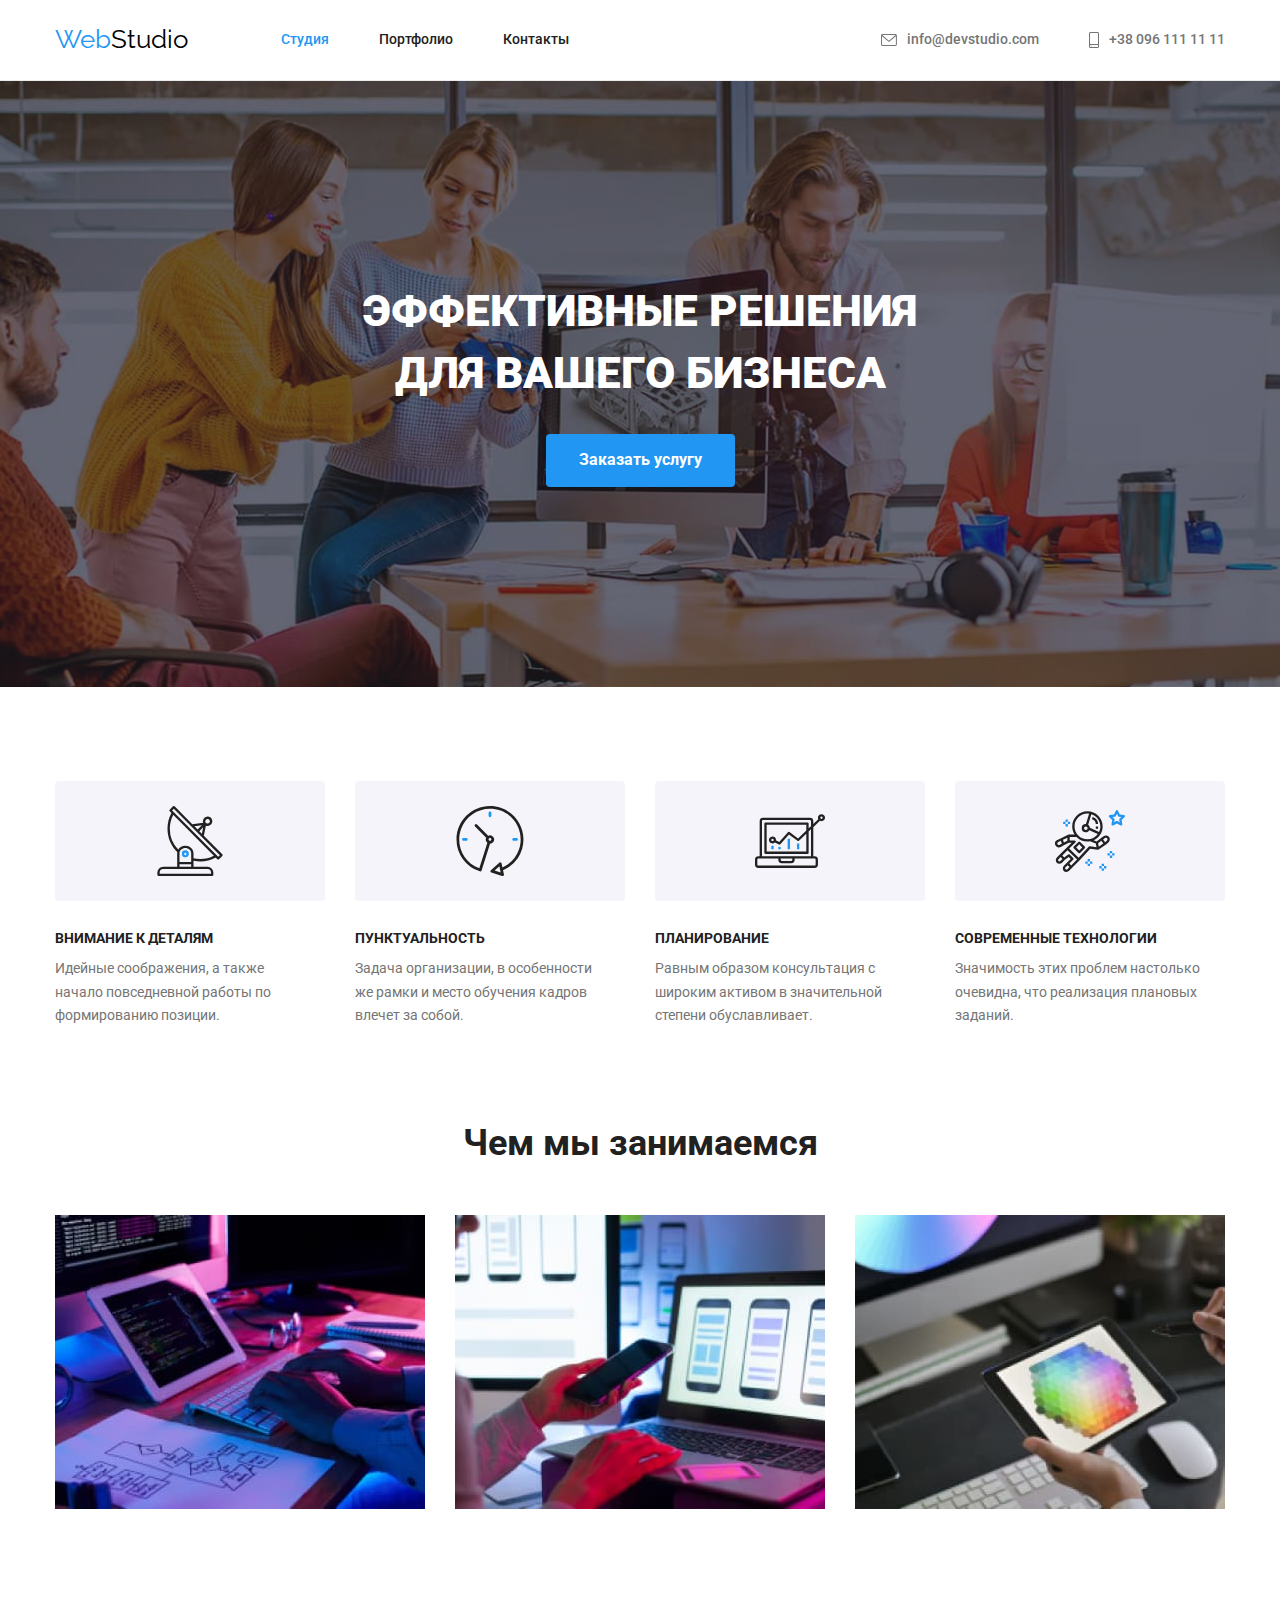
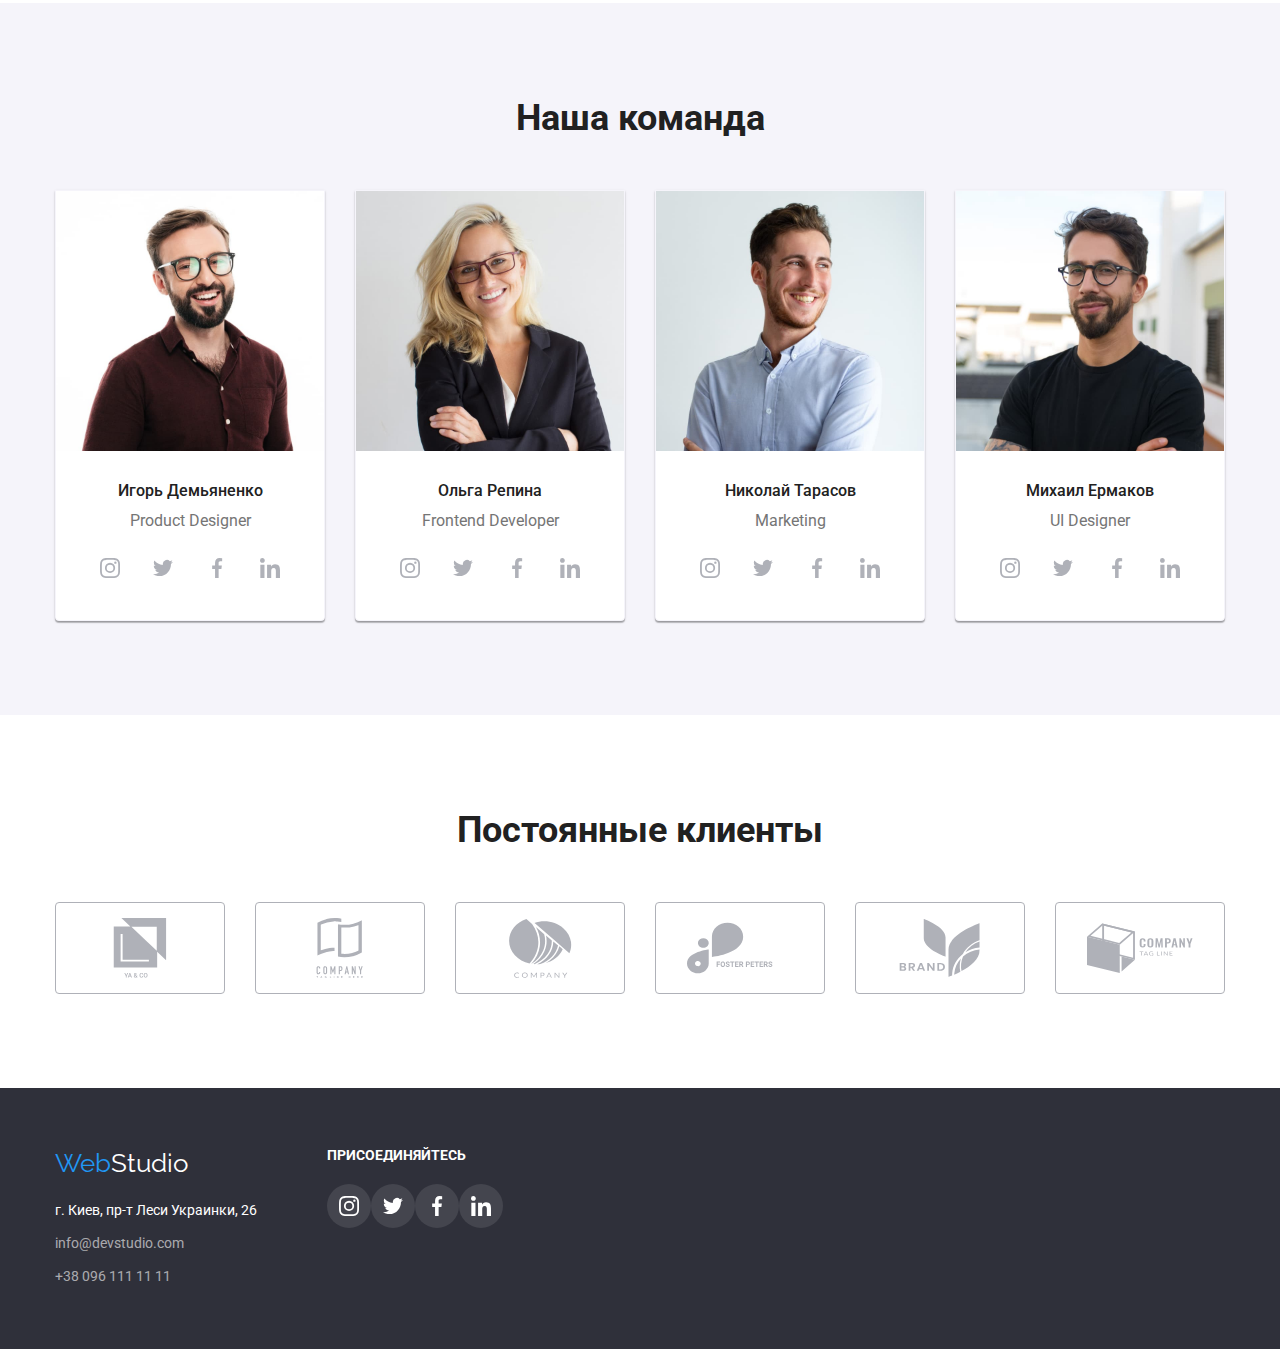
==== commit 7ca4e645: "Добавляет svg в footer" ====
--- a/index.html
+++ b/index.html
@@ -375,11 +375,35 @@
         </div>
         <div class="second-part">
           <h2 class="call">присоединяйтесь</h2>
-          <ul class="icon-list">
-            <li class="icon-item"><a href="#"></a></li>
-            <li class="icon-item"><a href="#"></a></li>
-            <li class="icon-item"><a href="#"></a></li>
-            <li class="icon-item"><a href="#"></a></li>
+          <ul class="links-foot-list">
+            <li class="links-item">
+              <a href="#" class="links-foot-icon">
+                <svg class="icon" width="20" height="20">
+                  <use href="./images/icons.svg#instagram"></use>
+                </svg>
+              </a>
+            </li>
+            <li class="links-item">
+              <a href="#" class="links-foot-icon">
+                <svg class="icon" width="20" height="20">
+                  <use href="./images/icons.svg#twitter"></use>
+                </svg>
+              </a>
+            </li>
+            <li class="links-item">
+              <a href="#" class="links-foot-icon">
+                <svg class="icon" width="20" height="20">
+                  <use href="./images/icons.svg#facebook"></use>
+                </svg>
+              </a>
+            </li>
+            <li class="links-item">
+              <a href="#" class="links-foot-icon">
+                <svg class="icon" width="20" height="20">
+                  <use href="./images/icons.svg#linkedin"></use>
+                </svg>
+              </a>
+            </li>
           </ul>
         </div>
       </div>
--- a/css/main.css
+++ b/css/main.css
@@ -324,12 +324,6 @@
   display: flex;
 }
 
-/* .client-item {
-  display: inline-block;
-  border: 1px solid var(--icon-primary-color);
-  border-radius: 4px;
-} */
-
 .client-item:not(:last-child) {
   margin-right: 30px;
 }
@@ -340,7 +334,6 @@
   align-items: center;
   width: 170px;
   height: 92px;
-  /* display: inline-block; */
   border: 1px solid var(--icon-primary-color);
   border-radius: 4px;
   color: var(--icon-primary-color);
@@ -477,8 +470,40 @@
 }
 
 .call {
+  margin-bottom: 20px;
+
+  font-style: normal;
   font-weight: 700;
   font-size: 14px;
   line-height: 1.14;
   text-transform: uppercase;
 }
+
+.links-foot-list {
+  display: flex;
+  justify-content: space-between;
+  align-items: center;
+}
+
+.links-foot-icon {
+  display: flex;
+  padding: 0;
+  border: none;
+  width: 44px;
+  height: 44px;
+  color: var(--bgd-text-color);
+  background-color: rgba(255, 255, 255, 0.1);
+  border-radius: 50%;
+  justify-content: center;
+  align-items: center;
+}
+
+.links-foot-icon .icon {
+  fill: currentColor;
+}
+
+.links-foot-icon:hover,
+.links-foot-icon:focus {
+  background-color: var(--accent-color);
+  color: var(--bgd-text-color);
+}
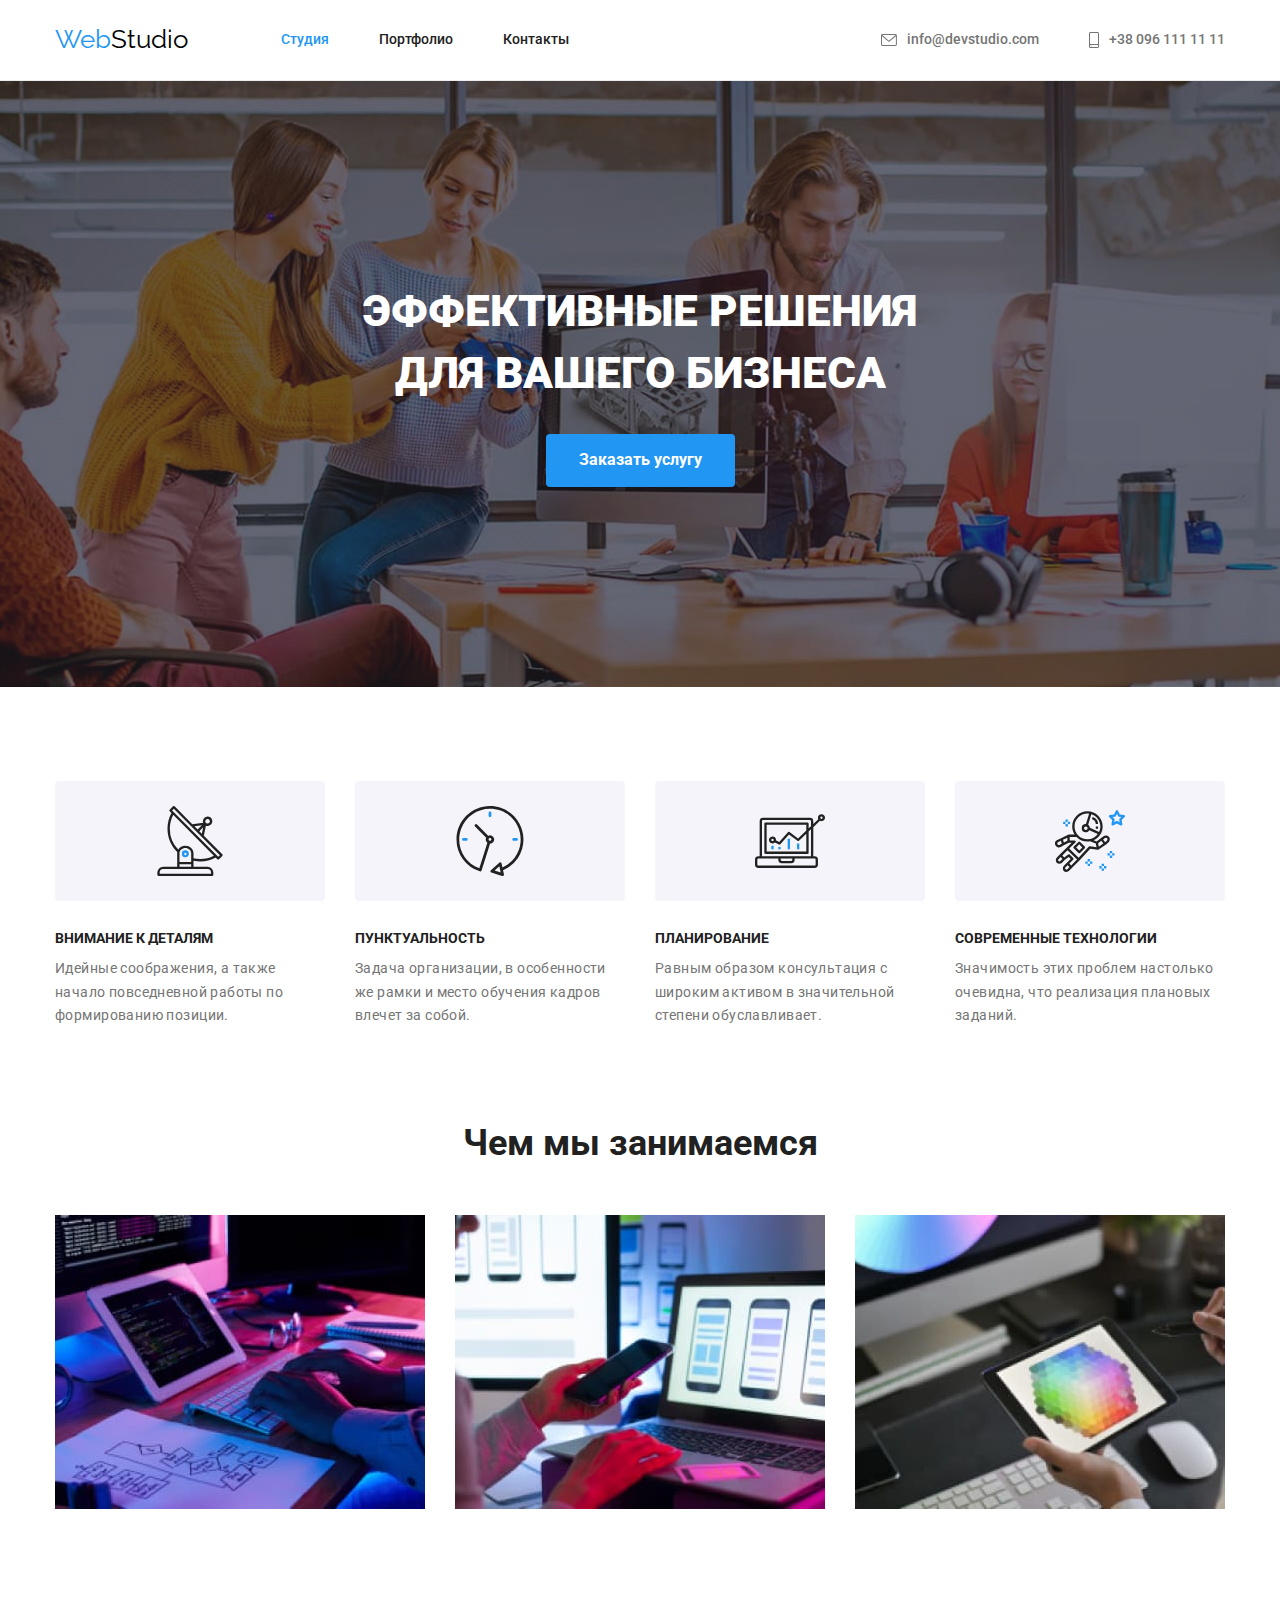
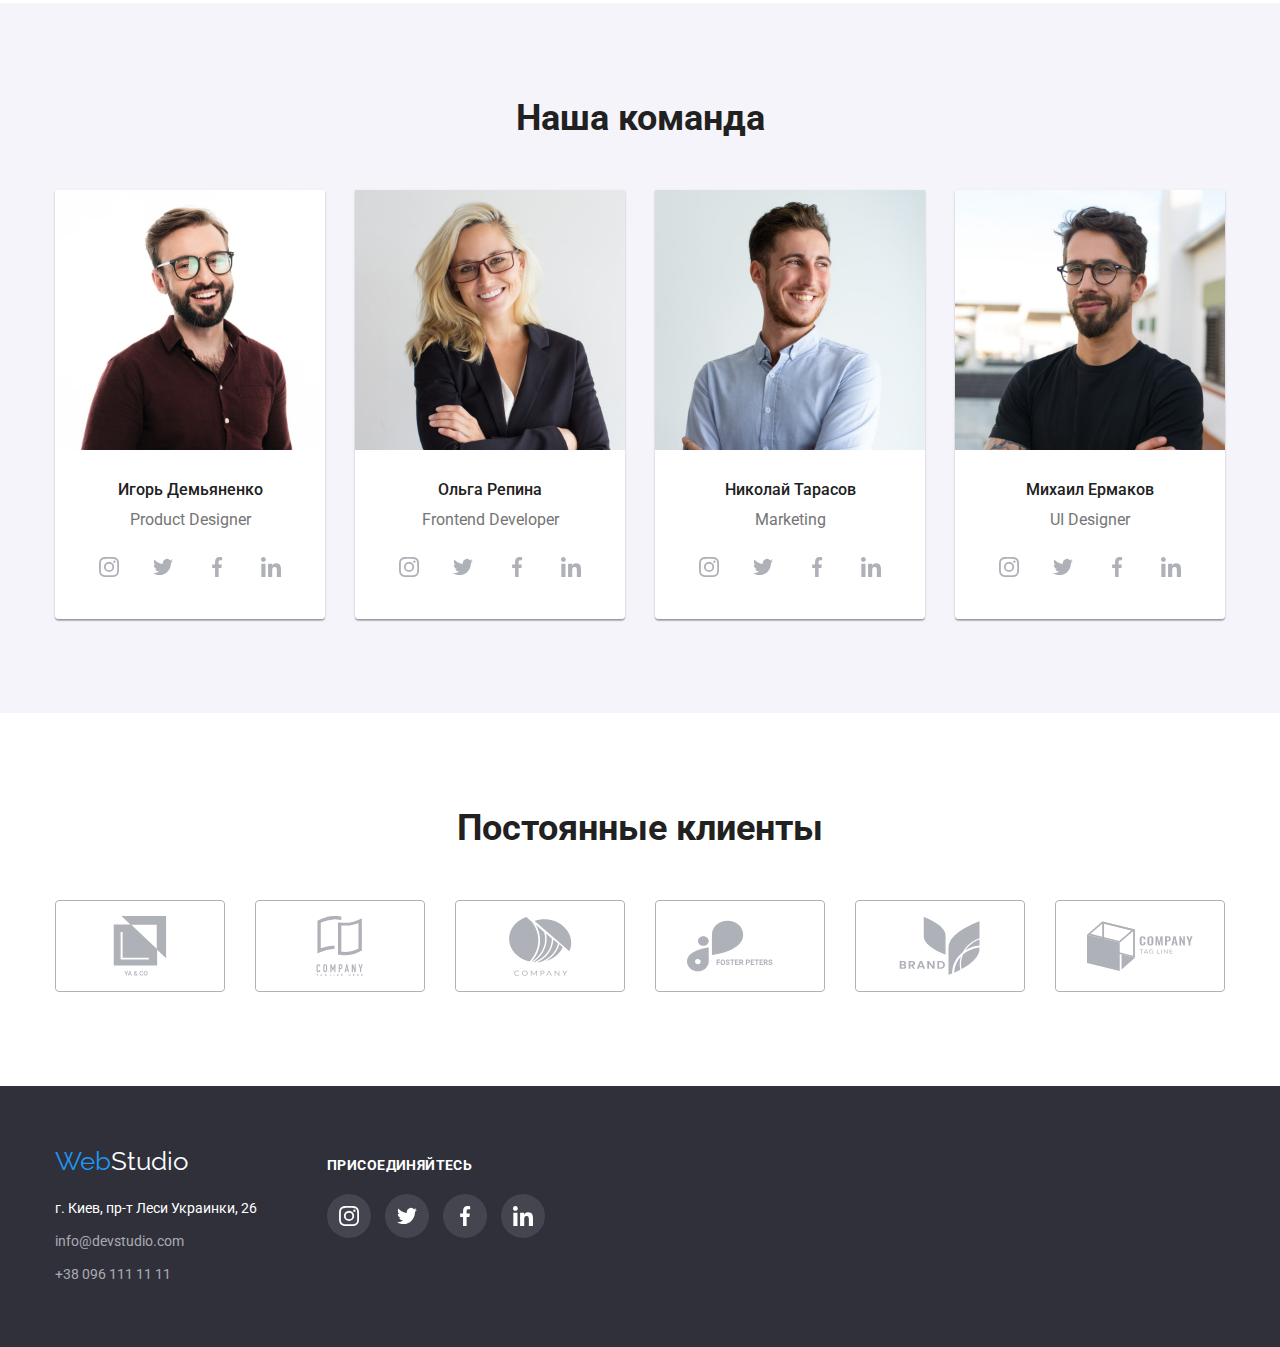
==== commit 6abeedc5: "Исправляет недочеты" ====
--- a/index.html
+++ b/index.html
@@ -72,8 +72,7 @@
               </div>
               <h3 class="head">Внимание к деталям</h3>
               <p class="head-text">
-                Идейные соображения, а также<br />
-                начало повседневной работы по формированию позиции.
+                Идейные соображения, а также начало повседневной работы по формированию позиции.
               </p>
             </li>
             <li class="text-list">
@@ -84,8 +83,7 @@
               </div>
               <h3 class="head">Пунктуальность</h3>
               <p class="head-text">
-                Задача организации, в особенности<br />
-                же рамки и место обучения кадров влечет за собой.
+                Задача организации, в особенности же рамки и место обучения кадров влечет за собой.
               </p>
             </li>
             <li class="text-list">
--- a/css/main.css
+++ b/css/main.css
@@ -102,6 +102,8 @@
   display: flex;
   align-items: center;
   padding: 0;
+  padding-top: 32px;
+  padding-bottom: 32px;
   border: none;
   color: var(--secondary-text-color);
 }
@@ -215,6 +217,7 @@
   color: var(--secondary-text-color);
   font-size: 14px;
   line-height: 1.7;
+  letter-spacing: 0.03em;
 }
 
 /* ЧЕМ МЫ ЗАНИМАЕМСЯ */
@@ -254,7 +257,6 @@
 
 .blok-item {
   width: 270px;
-  border: 1px solid transparent;
   border-bottom-left-radius: 4px;
   border-bottom-right-radius: 4px;
   overflow: hidden;
@@ -382,6 +384,8 @@
 .button:focus {
   color: var(--bgd-text-color);
   background-color: var(--accent-color);
+  box-shadow: 0px 3px 1px rgba(0, 0, 0, 0.1), 0px 1px 2px rgba(0, 0, 0, 0.08),
+    0px 2px 2px rgba(0, 0, 0, 0.12);
 }
 
 .project-lists {
@@ -398,6 +402,12 @@
   margin-top: 30px;
 }
 
+.project-link:hover,
+.project-link:focus {
+  box-shadow: 0px 1px 1px rgba(0, 0, 0, 0.12), 0px 4px 4px rgba(0, 0, 0, 0.06),
+    1px 4px 6px rgba(0, 0, 0, 0.16);
+}
+
 .project-name {
   margin-bottom: 4px;
 
@@ -422,6 +432,7 @@
 /* ФУТЕР */
 .container.main {
   display: flex;
+  align-items: baseline;
 }
 
 .finish {
@@ -477,12 +488,12 @@
   font-size: 14px;
   line-height: 1.14;
   text-transform: uppercase;
-}
-
-.links-foot-list {
-  display: flex;
-  justify-content: space-between;
-  align-items: center;
+  letter-spacing: 0.03em;
+}
+
+.links-item {
+  display: inline-block;
+  margin-right: 10px;
 }
 
 .links-foot-icon {
